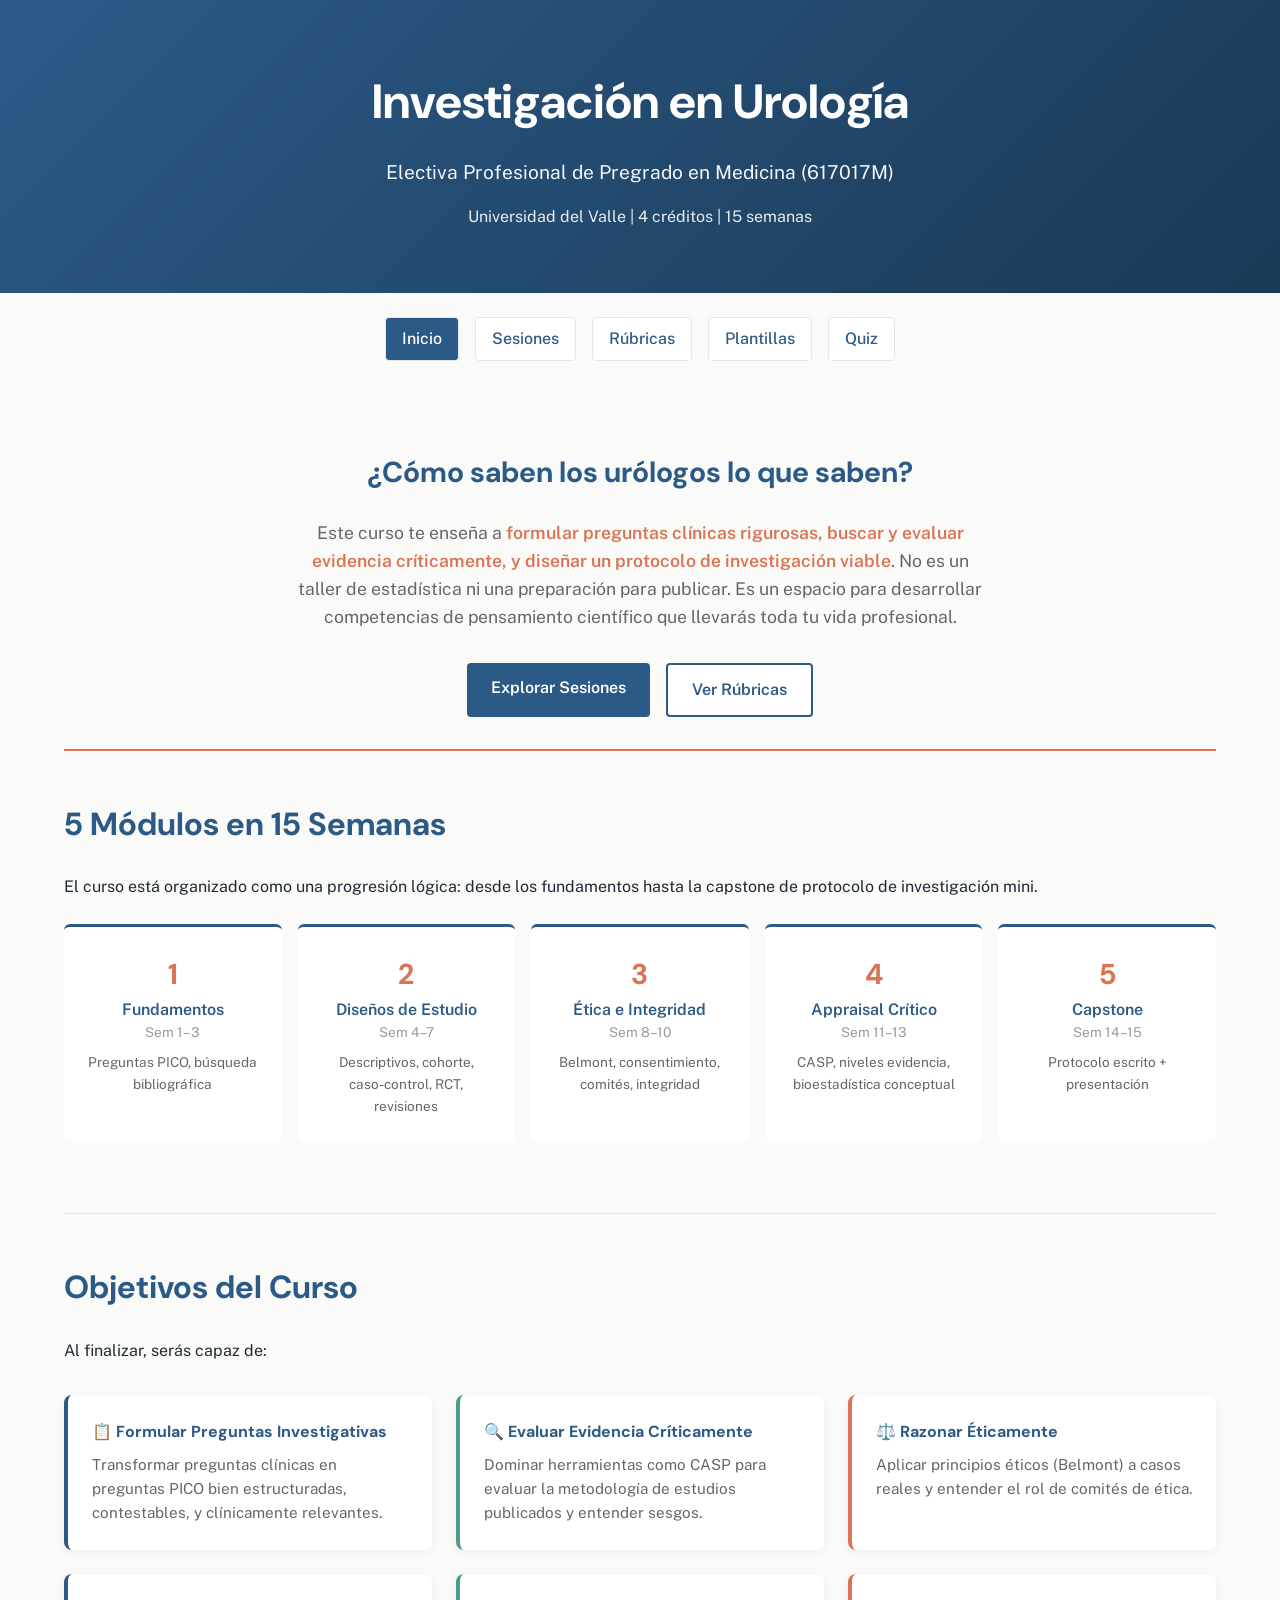
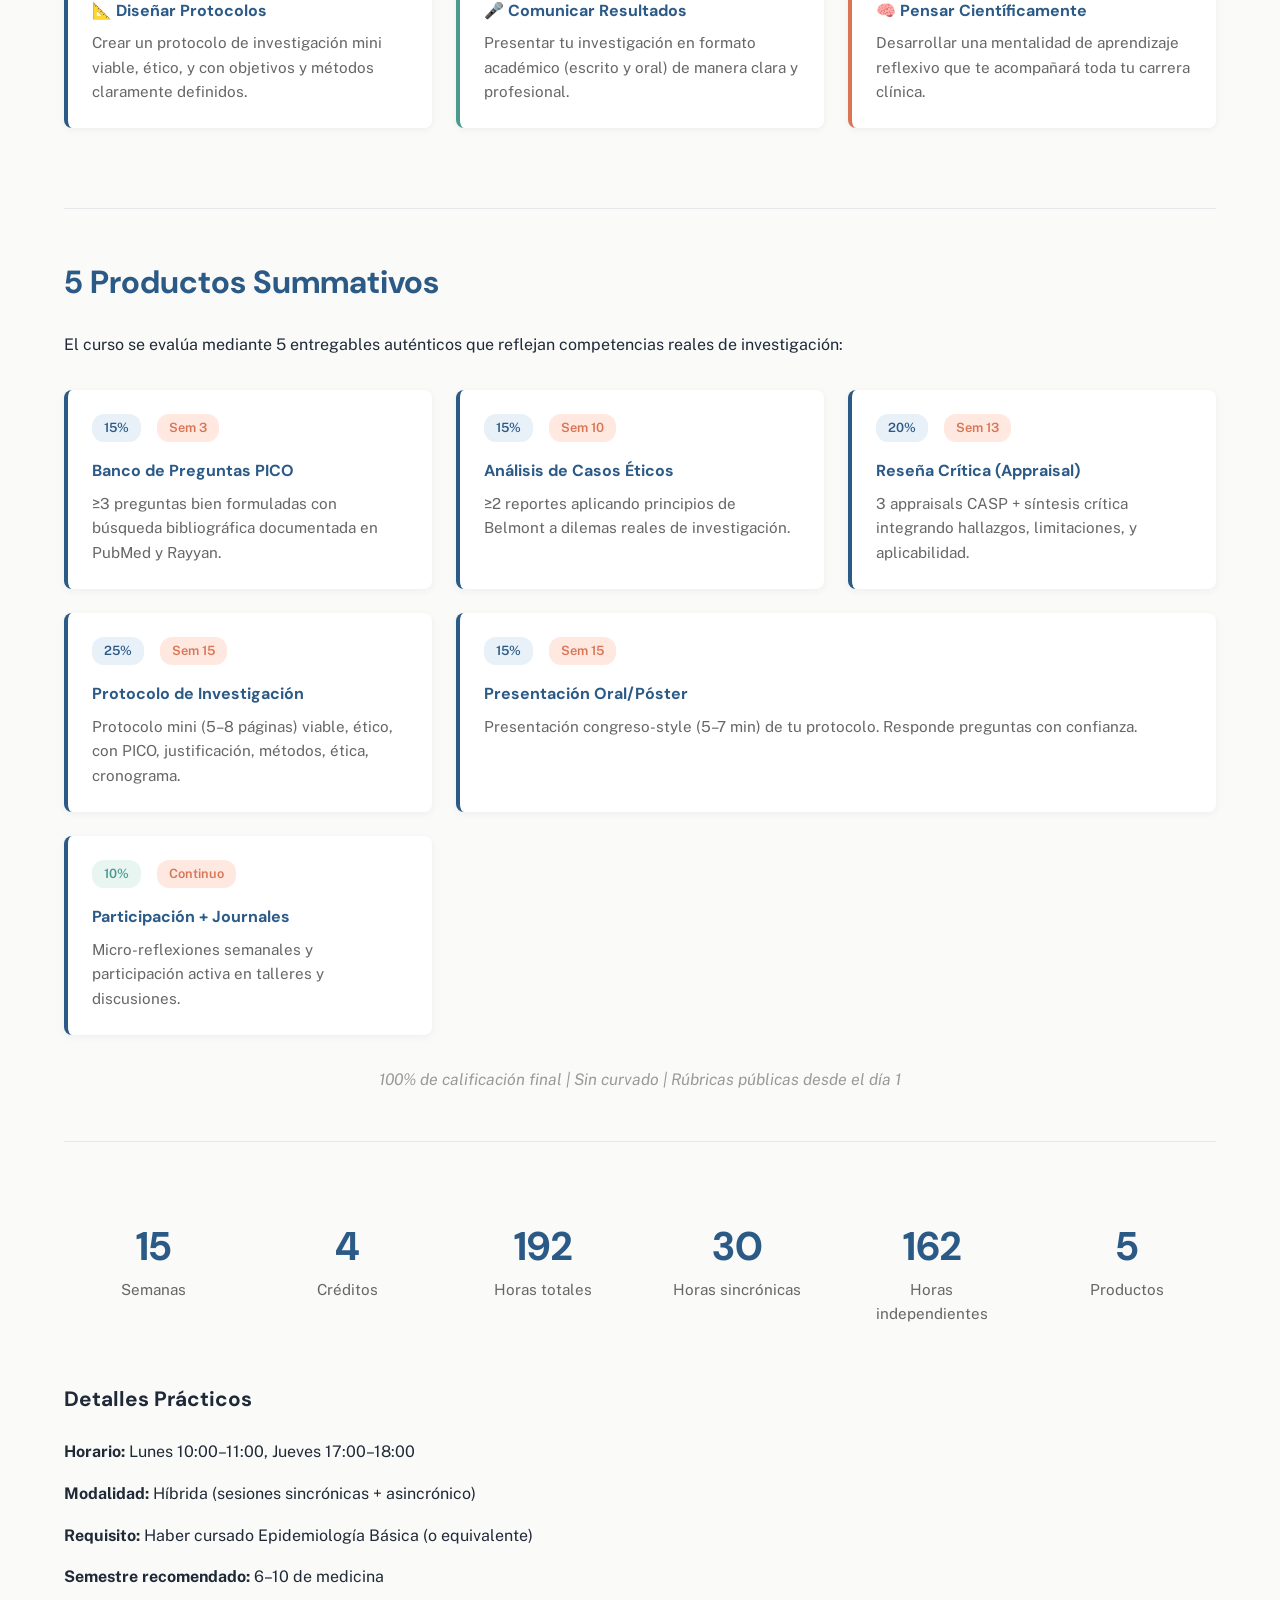
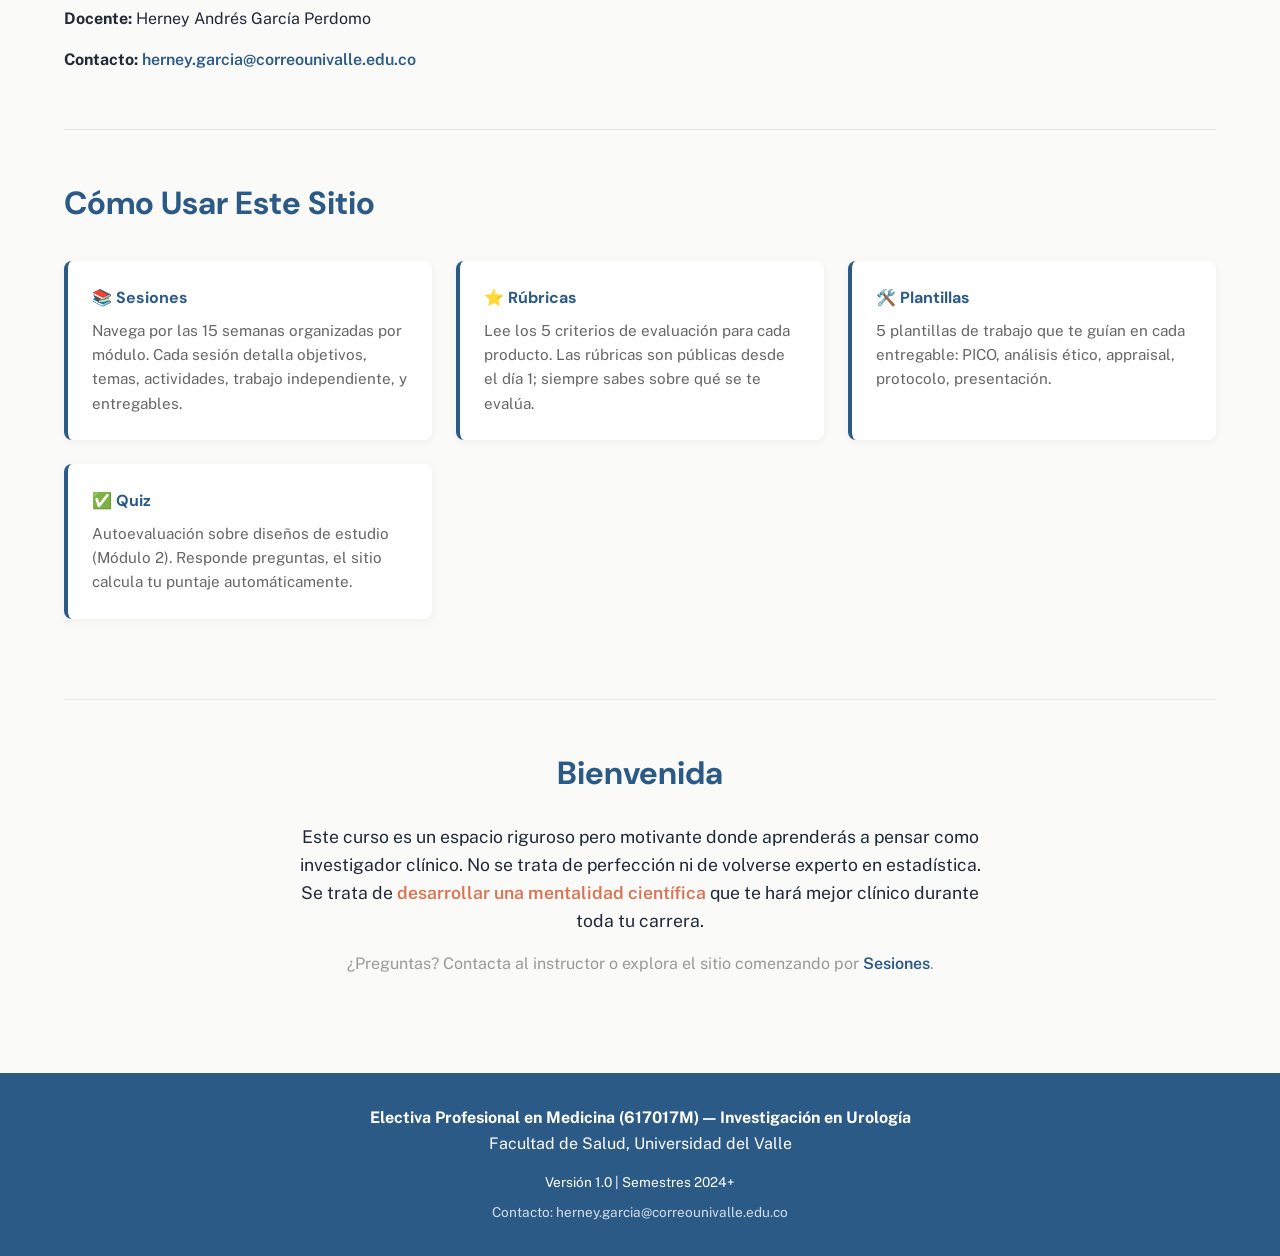
==== index.html @ 6617f85f "Fase 2: Static website for "Investigación en Urología" course Add 5 self-contained HTML pages (no bu" ====
<!DOCTYPE html>
<html lang="es">
<head>
    <meta charset="UTF-8">
    <meta name="viewport" content="width=device-width, initial-scale=1.0">
    <title>Investigación en Urología — Pregrado</title>
    <link href="https://fonts.googleapis.com/css2?family=DM+Sans:wght@400;600;700&family=Public+Sans:wght@400;500;600&family=IBM+Plex+Mono:wght@400;600&display=swap" rel="stylesheet">
    <style>
        * { margin: 0; padding: 0; box-sizing: border-box; }
        html { scroll-behavior: smooth; }
        body { font-family: 'Public Sans', sans-serif; background-color: #FAFAF8; color: #1F2937; line-height: 1.6; }
        header { background: linear-gradient(135deg, #2C5A87 0%, #1a3a57 100%); color: white; padding: 4rem 1.5rem; text-align: center; }
        header h1 { font-family: 'DM Sans', sans-serif; font-size: 3rem; font-weight: 700; margin-bottom: 1rem; }
        header p { font-size: 1.2rem; opacity: 0.95; max-width: 600px; margin: 0 auto; }
        .container { max-width: 1200px; margin: 0 auto; padding: 0 1.5rem; }
        section { padding: 3rem 0; border-bottom: 1px solid #E5E7EB; }
        section:last-of-type { border-bottom: none; }
        h2 { font-family: 'DM Sans', sans-serif; font-size: 2rem; color: #2C5A87; margin-bottom: 1.5rem; font-weight: 700; }
        h3 { font-family: 'DM Sans', sans-serif; font-size: 1.3rem; color: #1F2937; margin: 1.5rem 0 0.75rem 0; }
        .grid { display: grid; grid-template-columns: repeat(auto-fit, minmax(280px, 1fr)); gap: 1.5rem; margin: 2rem 0; }
        .card { background: white; padding: 1.5rem; border-radius: 8px; border-left: 4px solid #2C5A87; box-shadow: 0 2px 8px rgba(0,0,0,0.05); transition: transform 0.2s; }
        .card:hover { transform: translateY(-4px); }
        .card h4 { color: #2C5A87; margin-bottom: 0.5rem; font-family: 'DM Sans', sans-serif; }
        .card p { color: #666; font-size: 0.95rem; }
        .badge { display: inline-block; padding: 0.25rem 0.75rem; background-color: #E8F1F8; color: #2C5A87; border-radius: 12px; font-size: 0.8rem; font-weight: 600; margin-right: 0.5rem; margin-bottom: 0.5rem; }
        .badge.teal { background-color: #E8F5F0; color: #4A9B8E; }
        .badge.rust { background-color: #FFE8E0; color: #D97555; }
        .button { display: inline-block; padding: 0.75rem 1.5rem; background-color: #2C5A87; color: white; text-decoration: none; border-radius: 4px; font-weight: 600; transition: all 0.2s; border: none; cursor: pointer; }
        .button:hover { background-color: #1a3a57; }
        .button.secondary { background-color: white; color: #2C5A87; border: 2px solid #2C5A87; }
        .button.secondary:hover { background-color: #F0F3F6; }
        .hero-cta { display: flex; gap: 1rem; margin-top: 2rem; flex-wrap: wrap; justify-content: center; }
        .modules { display: grid; grid-template-columns: repeat(auto-fit, minmax(200px, 1fr)); gap: 1rem; margin: 1.5rem 0; }
        .module-box { background: white; padding: 1.5rem; border-radius: 6px; border-top: 3px solid #2C5A87; text-align: center; }
        .module-box .number { font-family: 'DM Sans', sans-serif; font-size: 1.8rem; color: #D97555; font-weight: 700; }
        .module-box .label { font-weight: 600; color: #2C5A87; }
        .module-box .dates { font-size: 0.85rem; color: #999; }
        .stat { text-align: center; padding: 1.5rem; }
        .stat-number { font-family: 'DM Sans', sans-serif; font-size: 2.5rem; color: #2C5A87; font-weight: 700; }
        .stat-label { color: #666; font-size: 0.95rem; }
        .stats-grid { display: grid; grid-template-columns: repeat(auto-fit, minmax(150px, 1fr)); gap: 1rem; }
        footer { background-color: #2C5A87; color: white; padding: 2rem; text-align: center; margin-top: 3rem; }
        nav { display: flex; gap: 1rem; justify-content: center; margin-bottom: 2rem; flex-wrap: wrap; padding: 1.5rem 0; }
        nav a { padding: 0.5rem 1rem; background-color: white; border: 1px solid #E5E7EB; border-radius: 4px; text-decoration: none; color: #2C5A87; font-weight: 500; transition: all 0.2s; }
        nav a:hover { background-color: #2C5A87; color: white; }
        .highlight { color: #D97555; font-weight: 600; }
        @media (max-width: 768px) {
            header h1 { font-size: 2rem; }
            h2 { font-size: 1.5rem; }
            .hero-cta { flex-direction: column; }
            .button { width: 100%; text-align: center; }
        }
    </style>
</head>
<body>
    <header>
        <h1>Investigación en Urología</h1>
        <p>Electiva Profesional de Pregrado en Medicina (617017M)</p>
        <p style="margin-top: 1rem; font-size: 1rem; opacity: 0.9;">Universidad del Valle | 4 créditos | 15 semanas</p>
    </header>

    <div class="container">
        <nav>
            <a href="index.html" style="background-color: #2C5A87; color: white;">Inicio</a>
            <a href="sesiones.html">Sesiones</a>
            <a href="rubricas.html">Rúbricas</a>
            <a href="plantillas.html">Plantillas</a>
            <a href="quiz-disenos.html">Quiz</a>
        </nav>

        <!-- Sección Hero -->
        <section style="padding: 2rem 0; border-bottom: 2px solid #D97555;">
            <div style="text-align: center;">
                <h2 style="font-size: 1.8rem;">¿Cómo saben los urólogos lo que saben?</h2>
                <p style="font-size: 1.1rem; color: #666; max-width: 700px; margin: 1rem auto;">
                    Este curso te enseña a <span class="highlight">formular preguntas clínicas rigurosas, buscar y evaluar evidencia críticamente, y diseñar un protocolo de investigación viable</span>. No es un taller de estadística ni una preparación para publicar. Es un espacio para desarrollar competencias de pensamiento científico que llevarás toda tu vida profesional.
                </p>
                <div class="hero-cta">
                    <a href="sesiones.html" class="button">Explorar Sesiones</a>
                    <a href="rubricas.html" class="button secondary">Ver Rúbricas</a>
                </div>
            </div>
        </section>

        <!-- Estructura del Curso -->
        <section>
            <h2>5 Módulos en 15 Semanas</h2>
            <p>El curso está organizado como una progresión lógica: desde los fundamentos hasta la capstone de protocolo de investigación mini.</p>
            <div class="modules">
                <div class="module-box">
                    <div class="number">1</div>
                    <div class="label">Fundamentos</div>
                    <div class="dates">Sem 1–3</div>
                    <p style="font-size: 0.85rem; color: #666; margin-top: 0.5rem;">Preguntas PICO, búsqueda bibliográfica</p>
                </div>
                <div class="module-box">
                    <div class="number">2</div>
                    <div class="label">Diseños de Estudio</div>
                    <div class="dates">Sem 4–7</div>
                    <p style="font-size: 0.85rem; color: #666; margin-top: 0.5rem;">Descriptivos, cohorte, caso-control, RCT, revisiones</p>
                </div>
                <div class="module-box">
                    <div class="number">3</div>
                    <div class="label">Ética e Integridad</div>
                    <div class="dates">Sem 8–10</div>
                    <p style="font-size: 0.85rem; color: #666; margin-top: 0.5rem;">Belmont, consentimiento, comités, integridad</p>
                </div>
                <div class="module-box">
                    <div class="number">4</div>
                    <div class="label">Appraisal Crítico</div>
                    <div class="dates">Sem 11–13</div>
                    <p style="font-size: 0.85rem; color: #666; margin-top: 0.5rem;">CASP, niveles evidencia, bioestadística conceptual</p>
                </div>
                <div class="module-box">
                    <div class="number">5</div>
                    <div class="label">Capstone</div>
                    <div class="dates">Sem 14–15</div>
                    <p style="font-size: 0.85rem; color: #666; margin-top: 0.5rem;">Protocolo escrito + presentación</p>
                </div>
            </div>
        </section>

        <!-- Objetivos y Competencias -->
        <section>
            <h2>Objetivos del Curso</h2>
            <p>Al finalizar, serás capaz de:</p>
            <div class="grid">
                <div class="card">
                    <h4>📋 Formular Preguntas Investigativas</h4>
                    <p>Transformar preguntas clínicas en preguntas PICO bien estructuradas, contestables, y clínicamente relevantes.</p>
                </div>
                <div class="card" style="border-left-color: #4A9B8E;">
                    <h4>🔍 Evaluar Evidencia Críticamente</h4>
                    <p>Dominar herramientas como CASP para evaluar la metodología de estudios publicados y entender sesgos.</p>
                </div>
                <div class="card" style="border-left-color: #D97555;">
                    <h4>⚖️ Razonar Éticamente</h4>
                    <p>Aplicar principios éticos (Belmont) a casos reales y entender el rol de comités de ética.</p>
                </div>
                <div class="card">
                    <h4>📐 Diseñar Protocolos</h4>
                    <p>Crear un protocolo de investigación mini viable, ético, y con objetivos y métodos claramente definidos.</p>
                </div>
                <div class="card" style="border-left-color: #4A9B8E;">
                    <h4>🎤 Comunicar Resultados</h4>
                    <p>Presentar tu investigación en formato académico (escrito y oral) de manera clara y profesional.</p>
                </div>
                <div class="card" style="border-left-color: #D97555;">
                    <h4>🧠 Pensar Científicamente</h4>
                    <p>Desarrollar una mentalidad de aprendizaje reflexivo que te acompañará toda tu carrera clínica.</p>
                </div>
            </div>
        </section>

        <!-- Productos Entregables -->
        <section>
            <h2>5 Productos Summativos</h2>
            <p>El curso se evalúa mediante 5 entregables auténticos que reflejan competencias reales de investigación:</p>
            <div class="grid">
                <div class="card">
                    <div style="display: flex; gap: 0.5rem; margin-bottom: 0.5rem;">
                        <span class="badge">15%</span>
                        <span class="badge rust">Sem 3</span>
                    </div>
                    <h4>Banco de Preguntas PICO</h4>
                    <p>≥3 preguntas bien formuladas con búsqueda bibliográfica documentada en PubMed y Rayyan.</p>
                </div>
                <div class="card">
                    <div style="display: flex; gap: 0.5rem; margin-bottom: 0.5rem;">
                        <span class="badge">15%</span>
                        <span class="badge rust">Sem 10</span>
                    </div>
                    <h4>Análisis de Casos Éticos</h4>
                    <p>≥2 reportes aplicando principios de Belmont a dilemas reales de investigación.</p>
                </div>
                <div class="card">
                    <div style="display: flex; gap: 0.5rem; margin-bottom: 0.5rem;">
                        <span class="badge">20%</span>
                        <span class="badge rust">Sem 13</span>
                    </div>
                    <h4>Reseña Crítica (Appraisal)</h4>
                    <p>3 appraisals CASP + síntesis crítica integrando hallazgos, limitaciones, y aplicabilidad.</p>
                </div>
                <div class="card">
                    <div style="display: flex; gap: 0.5rem; margin-bottom: 0.5rem;">
                        <span class="badge">25%</span>
                        <span class="badge rust">Sem 15</span>
                    </div>
                    <h4>Protocolo de Investigación</h4>
                    <p>Protocolo mini (5–8 páginas) viable, ético, con PICO, justificación, métodos, ética, cronograma.</p>
                </div>
                <div class="card" style="grid-column: span 2;">
                    <div style="display: flex; gap: 0.5rem; margin-bottom: 0.5rem;">
                        <span class="badge">15%</span>
                        <span class="badge rust">Sem 15</span>
                    </div>
                    <h4>Presentación Oral/Póster</h4>
                    <p>Presentación congreso-style (5–7 min) de tu protocolo. Responde preguntas con confianza.</p>
                </div>
                <div class="card">
                    <div style="display: flex; gap: 0.5rem; margin-bottom: 0.5rem;">
                        <span class="badge teal">10%</span>
                        <span class="badge rust">Continuo</span>
                    </div>
                    <h4>Participación + Journales</h4>
                    <p>Micro-reflexiones semanales y participación activa en talleres y discusiones.</p>
                </div>
            </div>
            <p style="margin-top: 2rem; text-align: center; color: #999;">
                <em>100% de calificación final | Sin curvado | Rúbricas públicas desde el día 1</em>
            </p>
        </section>

        <!-- Información General -->
        <section>
            <div class="stats-grid">
                <div class="stat">
                    <div class="stat-number">15</div>
                    <div class="stat-label">Semanas</div>
                </div>
                <div class="stat">
                    <div class="stat-number">4</div>
                    <div class="stat-label">Créditos</div>
                </div>
                <div class="stat">
                    <div class="stat-number">192</div>
                    <div class="stat-label">Horas totales</div>
                </div>
                <div class="stat">
                    <div class="stat-number">30</div>
                    <div class="stat-label">Horas sincrónicas</div>
                </div>
                <div class="stat">
                    <div class="stat-number">162</div>
                    <div class="stat-label">Horas independientes</div>
                </div>
                <div class="stat">
                    <div class="stat-number">5</div>
                    <div class="stat-label">Productos</div>
                </div>
            </div>

            <h3 style="margin-top: 2rem;">Detalles Prácticos</h3>
            <ul style="list-style: none; margin-top: 1rem;">
                <li style="padding: 0.5rem 0;"><strong>Horario:</strong> Lunes 10:00–11:00, Jueves 17:00–18:00</li>
                <li style="padding: 0.5rem 0;"><strong>Modalidad:</strong> Híbrida (sesiones sincrónicas + asincrónico)</li>
                <li style="padding: 0.5rem 0;"><strong>Requisito:</strong> Haber cursado Epidemiología Básica (o equivalente)</li>
                <li style="padding: 0.5rem 0;"><strong>Semestre recomendado:</strong> 6–10 de medicina</li>
                <li style="padding: 0.5rem 0;"><strong>Docente:</strong> Herney Andrés García Perdomo</li>
                <li style="padding: 0.5rem 0;"><strong>Contacto:</strong> <a href="mailto:herney.garcia@correounivalle.edu.co" style="color: #2C5A87; text-decoration: none; font-weight: 600;">herney.garcia@correounivalle.edu.co</a></li>
            </ul>
        </section>

        <!-- Cómo Usar Este Sitio -->
        <section>
            <h2>Cómo Usar Este Sitio</h2>
            <div class="grid">
                <div class="card">
                    <h4>📚 Sesiones</h4>
                    <p>Navega por las 15 semanas organizadas por módulo. Cada sesión detalla objetivos, temas, actividades, trabajo independiente, y entregables.</p>
                </div>
                <div class="card">
                    <h4>⭐ Rúbricas</h4>
                    <p>Lee los 5 criterios de evaluación para cada producto. Las rúbricas son públicas desde el día 1; siempre sabes sobre qué se te evalúa.</p>
                </div>
                <div class="card">
                    <h4>🛠️ Plantillas</h4>
                    <p>5 plantillas de trabajo que te guían en cada entregable: PICO, análisis ético, appraisal, protocolo, presentación.</p>
                </div>
                <div class="card">
                    <h4>✅ Quiz</h4>
                    <p>Autoevaluación sobre diseños de estudio (Módulo 2). Responde preguntas, el sitio calcula tu puntaje automáticamente.</p>
                </div>
            </div>
        </section>

        <!-- Call to Action Final -->
        <section style="text-align: center; padding: 3rem 0;">
            <h2>Bienvenida</h2>
            <p style="font-size: 1.1rem; max-width: 700px; margin: 1rem auto;">
                Este curso es un espacio riguroso pero motivante donde aprenderás a pensar como investigador clínico. No se trata de perfección ni de volverse experto en estadística. Se trata de <span class="highlight">desarrollar una mentalidad científica</span> que te hará mejor clínico durante toda tu carrera.
            </p>
            <p style="margin-top: 1rem; color: #999;">
                ¿Preguntas? Contacta al instructor o explora el sitio comenzando por <a href="sesiones.html" style="color: #2C5A87; font-weight: 600; text-decoration: none;">Sesiones</a>.
            </p>
        </section>
    </div>

    <footer>
        <p><strong>Electiva Profesional en Medicina (617017M) — Investigación en Urología</strong></p>
        <p>Facultad de Salud, Universidad del Valle</p>
        <p style="margin-top: 1rem; font-size: 0.85rem;">Versión 1.0 | Semestres 2024+</p>
        <p style="margin-top: 0.5rem; font-size: 0.85rem; opacity: 0.8;">Contacto: herney.garcia@correounivalle.edu.co</p>
    </footer>
</body>
</html>
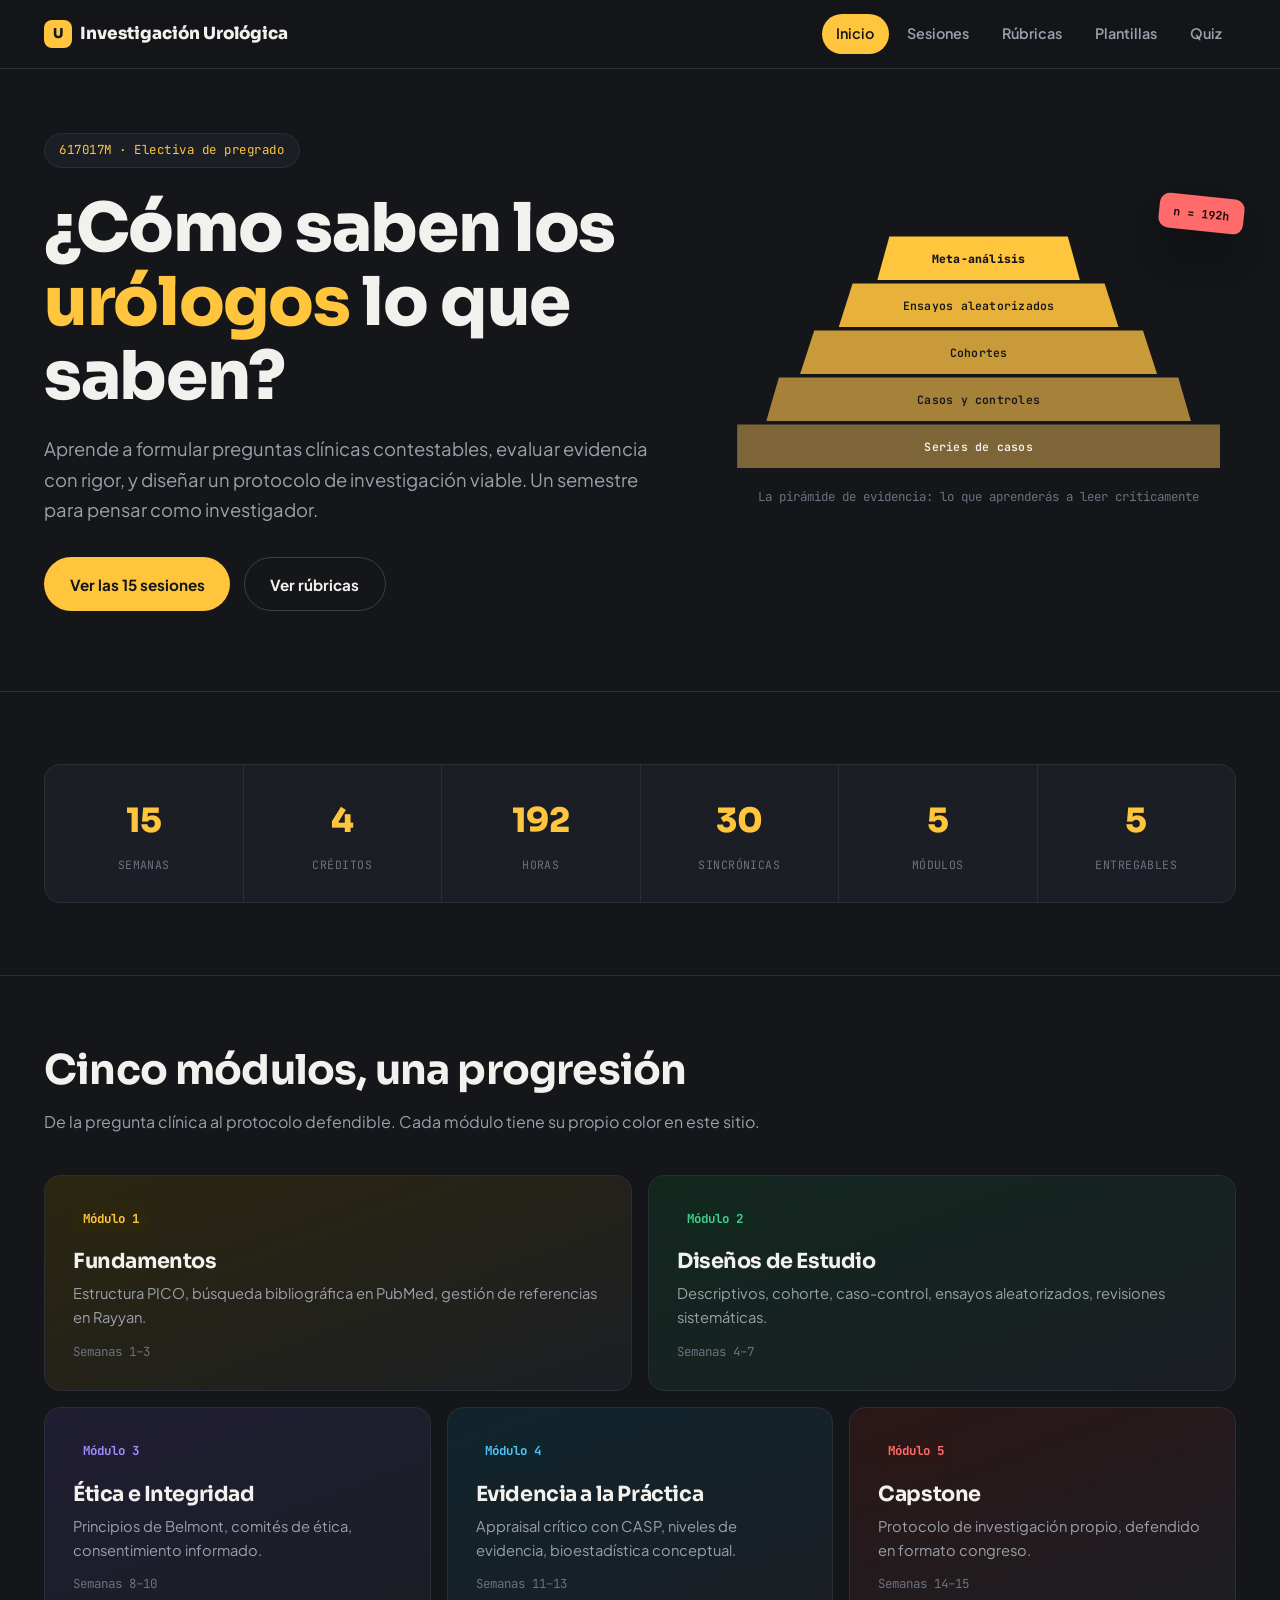
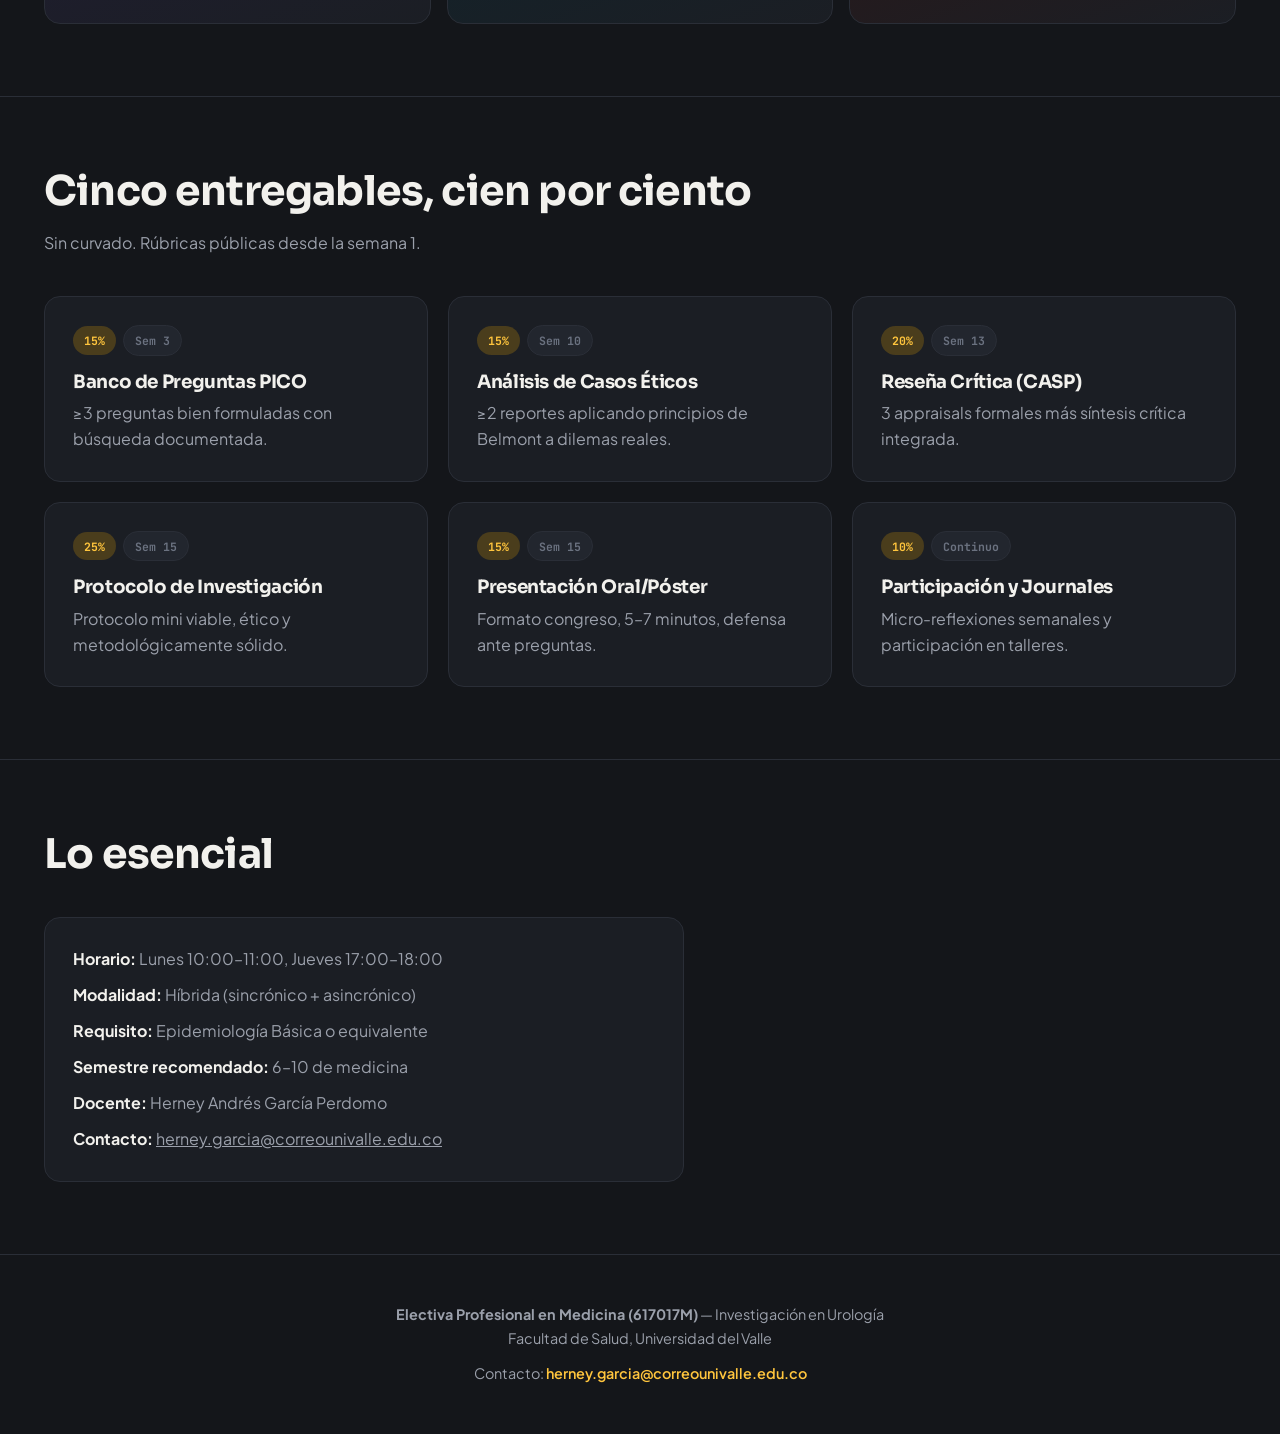
==== commit 291862cd: "Redesign course website with bold dark editorial visual identity Replace the initial light/corporate" ====
--- a/index.html
+++ b/index.html
@@ -3,294 +3,167 @@
 <head>
     <meta charset="UTF-8">
     <meta name="viewport" content="width=device-width, initial-scale=1.0">
-    <title>Investigación en Urología — Pregrado</title>
-    <link href="https://fonts.googleapis.com/css2?family=DM+Sans:wght@400;600;700&family=Public+Sans:wght@400;500;600&family=IBM+Plex+Mono:wght@400;600&display=swap" rel="stylesheet">
-    <style>
-        * { margin: 0; padding: 0; box-sizing: border-box; }
-        html { scroll-behavior: smooth; }
-        body { font-family: 'Public Sans', sans-serif; background-color: #FAFAF8; color: #1F2937; line-height: 1.6; }
-        header { background: linear-gradient(135deg, #2C5A87 0%, #1a3a57 100%); color: white; padding: 4rem 1.5rem; text-align: center; }
-        header h1 { font-family: 'DM Sans', sans-serif; font-size: 3rem; font-weight: 700; margin-bottom: 1rem; }
-        header p { font-size: 1.2rem; opacity: 0.95; max-width: 600px; margin: 0 auto; }
-        .container { max-width: 1200px; margin: 0 auto; padding: 0 1.5rem; }
-        section { padding: 3rem 0; border-bottom: 1px solid #E5E7EB; }
-        section:last-of-type { border-bottom: none; }
-        h2 { font-family: 'DM Sans', sans-serif; font-size: 2rem; color: #2C5A87; margin-bottom: 1.5rem; font-weight: 700; }
-        h3 { font-family: 'DM Sans', sans-serif; font-size: 1.3rem; color: #1F2937; margin: 1.5rem 0 0.75rem 0; }
-        .grid { display: grid; grid-template-columns: repeat(auto-fit, minmax(280px, 1fr)); gap: 1.5rem; margin: 2rem 0; }
-        .card { background: white; padding: 1.5rem; border-radius: 8px; border-left: 4px solid #2C5A87; box-shadow: 0 2px 8px rgba(0,0,0,0.05); transition: transform 0.2s; }
-        .card:hover { transform: translateY(-4px); }
-        .card h4 { color: #2C5A87; margin-bottom: 0.5rem; font-family: 'DM Sans', sans-serif; }
-        .card p { color: #666; font-size: 0.95rem; }
-        .badge { display: inline-block; padding: 0.25rem 0.75rem; background-color: #E8F1F8; color: #2C5A87; border-radius: 12px; font-size: 0.8rem; font-weight: 600; margin-right: 0.5rem; margin-bottom: 0.5rem; }
-        .badge.teal { background-color: #E8F5F0; color: #4A9B8E; }
-        .badge.rust { background-color: #FFE8E0; color: #D97555; }
-        .button { display: inline-block; padding: 0.75rem 1.5rem; background-color: #2C5A87; color: white; text-decoration: none; border-radius: 4px; font-weight: 600; transition: all 0.2s; border: none; cursor: pointer; }
-        .button:hover { background-color: #1a3a57; }
-        .button.secondary { background-color: white; color: #2C5A87; border: 2px solid #2C5A87; }
-        .button.secondary:hover { background-color: #F0F3F6; }
-        .hero-cta { display: flex; gap: 1rem; margin-top: 2rem; flex-wrap: wrap; justify-content: center; }
-        .modules { display: grid; grid-template-columns: repeat(auto-fit, minmax(200px, 1fr)); gap: 1rem; margin: 1.5rem 0; }
-        .module-box { background: white; padding: 1.5rem; border-radius: 6px; border-top: 3px solid #2C5A87; text-align: center; }
-        .module-box .number { font-family: 'DM Sans', sans-serif; font-size: 1.8rem; color: #D97555; font-weight: 700; }
-        .module-box .label { font-weight: 600; color: #2C5A87; }
-        .module-box .dates { font-size: 0.85rem; color: #999; }
-        .stat { text-align: center; padding: 1.5rem; }
-        .stat-number { font-family: 'DM Sans', sans-serif; font-size: 2.5rem; color: #2C5A87; font-weight: 700; }
-        .stat-label { color: #666; font-size: 0.95rem; }
-        .stats-grid { display: grid; grid-template-columns: repeat(auto-fit, minmax(150px, 1fr)); gap: 1rem; }
-        footer { background-color: #2C5A87; color: white; padding: 2rem; text-align: center; margin-top: 3rem; }
-        nav { display: flex; gap: 1rem; justify-content: center; margin-bottom: 2rem; flex-wrap: wrap; padding: 1.5rem 0; }
-        nav a { padding: 0.5rem 1rem; background-color: white; border: 1px solid #E5E7EB; border-radius: 4px; text-decoration: none; color: #2C5A87; font-weight: 500; transition: all 0.2s; }
-        nav a:hover { background-color: #2C5A87; color: white; }
-        .highlight { color: #D97555; font-weight: 600; }
-        @media (max-width: 768px) {
-            header h1 { font-size: 2rem; }
-            h2 { font-size: 1.5rem; }
-            .hero-cta { flex-direction: column; }
-            .button { width: 100%; text-align: center; }
-        }
-    </style>
+    <title>Investigación en Urología — Univalle</title>
+    <link rel="preconnect" href="https://fonts.googleapis.com">
+    <link href="https://fonts.googleapis.com/css2?family=Sora:wght@700;800&family=Plus+Jakarta+Sans:wght@400;500;600;700&family=JetBrains+Mono:wght@500;600;700&display=swap" rel="stylesheet">
+    <link rel="stylesheet" href="styles.css">
+    <noscript><style>.reveal{opacity:1!important;transform:none!important;}</style></noscript>
 </head>
 <body>
-    <header>
-        <h1>Investigación en Urología</h1>
-        <p>Electiva Profesional de Pregrado en Medicina (617017M)</p>
-        <p style="margin-top: 1rem; font-size: 1rem; opacity: 0.9;">Universidad del Valle | 4 créditos | 15 semanas</p>
+    <nav class="site-nav">
+        <div class="nav-inner">
+            <a href="index.html" class="nav-brand"><span class="brand-mark">U</span>Investigación Urológica</a>
+            <div class="nav-links">
+                <a href="index.html" class="active">Inicio</a>
+                <a href="sesiones.html">Sesiones</a>
+                <a href="rubricas.html">Rúbricas</a>
+                <a href="plantillas.html">Plantillas</a>
+                <a href="quiz-disenos.html">Quiz</a>
+            </div>
+            <button class="nav-toggle" aria-label="Abrir menú">☰</button>
+        </div>
+    </nav>
+
+    <header class="hero">
+        <div class="container hero-grid">
+            <div>
+                <div class="hero-eyebrow">617017M · Electiva de pregrado</div>
+                <h1 class="h-display">¿Cómo saben los <span class="text-accent">urólogos</span> lo que saben?</h1>
+                <p class="lede">Aprende a formular preguntas clínicas contestables, evaluar evidencia con rigor, y diseñar un protocolo de investigación viable. Un semestre para pensar como investigador.</p>
+                <div class="hero-ctas">
+                    <a href="sesiones.html" class="btn btn-primary">Ver las 15 sesiones</a>
+                    <a href="rubricas.html" class="btn btn-secondary">Ver rúbricas</a>
+                </div>
+            </div>
+            <div class="pyramid-wrap reveal">
+                <div class="pyramid-tag">n = 192h</div>
+                <div class="pyramid-tier pt-1">Meta-análisis</div>
+                <div class="pyramid-tier pt-2">Ensayos aleatorizados</div>
+                <div class="pyramid-tier pt-3">Cohortes</div>
+                <div class="pyramid-tier pt-4">Casos y controles</div>
+                <div class="pyramid-tier pt-5">Series de casos</div>
+                <p class="pyramid-caption">La pirámide de evidencia: lo que aprenderás a leer críticamente</p>
+            </div>
+        </div>
     </header>
 
-    <div class="container">
-        <nav>
-            <a href="index.html" style="background-color: #2C5A87; color: white;">Inicio</a>
-            <a href="sesiones.html">Sesiones</a>
-            <a href="rubricas.html">Rúbricas</a>
-            <a href="plantillas.html">Plantillas</a>
-            <a href="quiz-disenos.html">Quiz</a>
-        </nav>
+    <section class="block">
+        <div class="container">
+            <div class="stat-strip reveal">
+                <div class="stat-cell"><div class="stat-number">15</div><div class="stat-label">Semanas</div></div>
+                <div class="stat-cell"><div class="stat-number">4</div><div class="stat-label">Créditos</div></div>
+                <div class="stat-cell"><div class="stat-number">192</div><div class="stat-label">Horas</div></div>
+                <div class="stat-cell"><div class="stat-number">30</div><div class="stat-label">Sincrónicas</div></div>
+                <div class="stat-cell"><div class="stat-number">5</div><div class="stat-label">Módulos</div></div>
+                <div class="stat-cell"><div class="stat-number">5</div><div class="stat-label">Entregables</div></div>
+            </div>
+        </div>
+    </section>
 
-        <!-- Sección Hero -->
-        <section style="padding: 2rem 0; border-bottom: 2px solid #D97555;">
-            <div style="text-align: center;">
-                <h2 style="font-size: 1.8rem;">¿Cómo saben los urólogos lo que saben?</h2>
-                <p style="font-size: 1.1rem; color: #666; max-width: 700px; margin: 1rem auto;">
-                    Este curso te enseña a <span class="highlight">formular preguntas clínicas rigurosas, buscar y evaluar evidencia críticamente, y diseñar un protocolo de investigación viable</span>. No es un taller de estadística ni una preparación para publicar. Es un espacio para desarrollar competencias de pensamiento científico que llevarás toda tu vida profesional.
-                </p>
-                <div class="hero-cta">
-                    <a href="sesiones.html" class="button">Explorar Sesiones</a>
-                    <a href="rubricas.html" class="button secondary">Ver Rúbricas</a>
+    <section class="block">
+        <div class="container">
+            <div class="section-head reveal">
+                <h2 class="h-section">Cinco módulos, una progresión</h2>
+                <p>De la pregunta clínica al protocolo defendible. Cada módulo tiene su propio color en este sitio.</p>
+            </div>
+            <div class="module-bento reveal">
+                <div class="module-card m1 span-3">
+                    <span class="module-num">Módulo 1</span>
+                    <h3>Fundamentos</h3>
+                    <p>Estructura PICO, búsqueda bibliográfica en PubMed, gestión de referencias en Rayyan.</p>
+                    <div class="module-weeks">Semanas 1–3</div>
+                </div>
+                <div class="module-card m2 span-3">
+                    <span class="module-num">Módulo 2</span>
+                    <h3>Diseños de Estudio</h3>
+                    <p>Descriptivos, cohorte, caso-control, ensayos aleatorizados, revisiones sistemáticas.</p>
+                    <div class="module-weeks">Semanas 4–7</div>
+                </div>
+                <div class="module-card m3 span-2">
+                    <span class="module-num">Módulo 3</span>
+                    <h3>Ética e Integridad</h3>
+                    <p>Principios de Belmont, comités de ética, consentimiento informado.</p>
+                    <div class="module-weeks">Semanas 8–10</div>
+                </div>
+                <div class="module-card m4 span-2">
+                    <span class="module-num">Módulo 4</span>
+                    <h3>Evidencia a la Práctica</h3>
+                    <p>Appraisal crítico con CASP, niveles de evidencia, bioestadística conceptual.</p>
+                    <div class="module-weeks">Semanas 11–13</div>
+                </div>
+                <div class="module-card m5 span-2">
+                    <span class="module-num">Módulo 5</span>
+                    <h3>Capstone</h3>
+                    <p>Protocolo de investigación propio, defendido en formato congreso.</p>
+                    <div class="module-weeks">Semanas 14–15</div>
                 </div>
             </div>
-        </section>
+        </div>
+    </section>
 
-        <!-- Estructura del Curso -->
-        <section>
-            <h2>5 Módulos en 15 Semanas</h2>
-            <p>El curso está organizado como una progresión lógica: desde los fundamentos hasta la capstone de protocolo de investigación mini.</p>
-            <div class="modules">
-                <div class="module-box">
-                    <div class="number">1</div>
-                    <div class="label">Fundamentos</div>
-                    <div class="dates">Sem 1–3</div>
-                    <p style="font-size: 0.85rem; color: #666; margin-top: 0.5rem;">Preguntas PICO, búsqueda bibliográfica</p>
+    <section class="block">
+        <div class="container">
+            <div class="section-head reveal">
+                <h2 class="h-section">Cinco entregables, cien por ciento</h2>
+                <p>Sin curvado. Rúbricas públicas desde la semana 1.</p>
+            </div>
+            <div class="card-grid reveal">
+                <div class="card">
+                    <span class="tag-pill tag-weight">15%</span><span class="tag-pill tag-week">Sem 3</span>
+                    <h3 class="h-card" style="margin-top:1rem;">Banco de Preguntas PICO</h3>
+                    <p style="margin-top:0.5rem;">≥3 preguntas bien formuladas con búsqueda documentada.</p>
                 </div>
-                <div class="module-box">
-                    <div class="number">2</div>
-                    <div class="label">Diseños de Estudio</div>
-                    <div class="dates">Sem 4–7</div>
-                    <p style="font-size: 0.85rem; color: #666; margin-top: 0.5rem;">Descriptivos, cohorte, caso-control, RCT, revisiones</p>
+                <div class="card">
+                    <span class="tag-pill tag-weight">15%</span><span class="tag-pill tag-week">Sem 10</span>
+                    <h3 class="h-card" style="margin-top:1rem;">Análisis de Casos Éticos</h3>
+                    <p style="margin-top:0.5rem;">≥2 reportes aplicando principios de Belmont a dilemas reales.</p>
                 </div>
-                <div class="module-box">
-                    <div class="number">3</div>
-                    <div class="label">Ética e Integridad</div>
-                    <div class="dates">Sem 8–10</div>
-                    <p style="font-size: 0.85rem; color: #666; margin-top: 0.5rem;">Belmont, consentimiento, comités, integridad</p>
+                <div class="card">
+                    <span class="tag-pill tag-weight">20%</span><span class="tag-pill tag-week">Sem 13</span>
+                    <h3 class="h-card" style="margin-top:1rem;">Reseña Crítica (CASP)</h3>
+                    <p style="margin-top:0.5rem;">3 appraisals formales más síntesis crítica integrada.</p>
                 </div>
-                <div class="module-box">
-                    <div class="number">4</div>
-                    <div class="label">Appraisal Crítico</div>
-                    <div class="dates">Sem 11–13</div>
-                    <p style="font-size: 0.85rem; color: #666; margin-top: 0.5rem;">CASP, niveles evidencia, bioestadística conceptual</p>
+                <div class="card">
+                    <span class="tag-pill tag-weight">25%</span><span class="tag-pill tag-week">Sem 15</span>
+                    <h3 class="h-card" style="margin-top:1rem;">Protocolo de Investigación</h3>
+                    <p style="margin-top:0.5rem;">Protocolo mini viable, ético y metodológicamente sólido.</p>
                 </div>
-                <div class="module-box">
-                    <div class="number">5</div>
-                    <div class="label">Capstone</div>
-                    <div class="dates">Sem 14–15</div>
-                    <p style="font-size: 0.85rem; color: #666; margin-top: 0.5rem;">Protocolo escrito + presentación</p>
+                <div class="card">
+                    <span class="tag-pill tag-weight">15%</span><span class="tag-pill tag-week">Sem 15</span>
+                    <h3 class="h-card" style="margin-top:1rem;">Presentación Oral/Póster</h3>
+                    <p style="margin-top:0.5rem;">Formato congreso, 5–7 minutos, defensa ante preguntas.</p>
+                </div>
+                <div class="card">
+                    <span class="tag-pill tag-weight">10%</span><span class="tag-pill tag-week">Continuo</span>
+                    <h3 class="h-card" style="margin-top:1rem;">Participación y Journales</h3>
+                    <p style="margin-top:0.5rem;">Micro-reflexiones semanales y participación en talleres.</p>
                 </div>
             </div>
-        </section>
+        </div>
+    </section>
 
-        <!-- Objetivos y Competencias -->
-        <section>
-            <h2>Objetivos del Curso</h2>
-            <p>Al finalizar, serás capaz de:</p>
-            <div class="grid">
-                <div class="card">
-                    <h4>📋 Formular Preguntas Investigativas</h4>
-                    <p>Transformar preguntas clínicas en preguntas PICO bien estructuradas, contestables, y clínicamente relevantes.</p>
-                </div>
-                <div class="card" style="border-left-color: #4A9B8E;">
-                    <h4>🔍 Evaluar Evidencia Críticamente</h4>
-                    <p>Dominar herramientas como CASP para evaluar la metodología de estudios publicados y entender sesgos.</p>
-                </div>
-                <div class="card" style="border-left-color: #D97555;">
-                    <h4>⚖️ Razonar Éticamente</h4>
-                    <p>Aplicar principios éticos (Belmont) a casos reales y entender el rol de comités de ética.</p>
-                </div>
-                <div class="card">
-                    <h4>📐 Diseñar Protocolos</h4>
-                    <p>Crear un protocolo de investigación mini viable, ético, y con objetivos y métodos claramente definidos.</p>
-                </div>
-                <div class="card" style="border-left-color: #4A9B8E;">
-                    <h4>🎤 Comunicar Resultados</h4>
-                    <p>Presentar tu investigación en formato académico (escrito y oral) de manera clara y profesional.</p>
-                </div>
-                <div class="card" style="border-left-color: #D97555;">
-                    <h4>🧠 Pensar Científicamente</h4>
-                    <p>Desarrollar una mentalidad de aprendizaje reflexivo que te acompañará toda tu carrera clínica.</p>
-                </div>
+    <section class="block">
+        <div class="container">
+            <div class="section-head reveal">
+                <h2 class="h-section">Lo esencial</h2>
             </div>
-        </section>
+            <div class="card reveal" style="max-width: 640px;">
+                <p><strong style="color: var(--text);">Horario:</strong> Lunes 10:00–11:00, Jueves 17:00–18:00</p>
+                <p style="margin-top: 0.6rem;"><strong style="color: var(--text);">Modalidad:</strong> Híbrida (sincrónico + asincrónico)</p>
+                <p style="margin-top: 0.6rem;"><strong style="color: var(--text);">Requisito:</strong> Epidemiología Básica o equivalente</p>
+                <p style="margin-top: 0.6rem;"><strong style="color: var(--text);">Semestre recomendado:</strong> 6–10 de medicina</p>
+                <p style="margin-top: 0.6rem;"><strong style="color: var(--text);">Docente:</strong> Herney Andrés García Perdomo</p>
+                <p style="margin-top: 0.6rem;"><strong style="color: var(--text);">Contacto:</strong> <a href="mailto:herney.garcia@correounivalle.edu.co">herney.garcia@correounivalle.edu.co</a></p>
+            </div>
+        </div>
+    </section>
 
-        <!-- Productos Entregables -->
-        <section>
-            <h2>5 Productos Summativos</h2>
-            <p>El curso se evalúa mediante 5 entregables auténticos que reflejan competencias reales de investigación:</p>
-            <div class="grid">
-                <div class="card">
-                    <div style="display: flex; gap: 0.5rem; margin-bottom: 0.5rem;">
-                        <span class="badge">15%</span>
-                        <span class="badge rust">Sem 3</span>
-                    </div>
-                    <h4>Banco de Preguntas PICO</h4>
-                    <p>≥3 preguntas bien formuladas con búsqueda bibliográfica documentada en PubMed y Rayyan.</p>
-                </div>
-                <div class="card">
-                    <div style="display: flex; gap: 0.5rem; margin-bottom: 0.5rem;">
-                        <span class="badge">15%</span>
-                        <span class="badge rust">Sem 10</span>
-                    </div>
-                    <h4>Análisis de Casos Éticos</h4>
-                    <p>≥2 reportes aplicando principios de Belmont a dilemas reales de investigación.</p>
-                </div>
-                <div class="card">
-                    <div style="display: flex; gap: 0.5rem; margin-bottom: 0.5rem;">
-                        <span class="badge">20%</span>
-                        <span class="badge rust">Sem 13</span>
-                    </div>
-                    <h4>Reseña Crítica (Appraisal)</h4>
-                    <p>3 appraisals CASP + síntesis crítica integrando hallazgos, limitaciones, y aplicabilidad.</p>
-                </div>
-                <div class="card">
-                    <div style="display: flex; gap: 0.5rem; margin-bottom: 0.5rem;">
-                        <span class="badge">25%</span>
-                        <span class="badge rust">Sem 15</span>
-                    </div>
-                    <h4>Protocolo de Investigación</h4>
-                    <p>Protocolo mini (5–8 páginas) viable, ético, con PICO, justificación, métodos, ética, cronograma.</p>
-                </div>
-                <div class="card" style="grid-column: span 2;">
-                    <div style="display: flex; gap: 0.5rem; margin-bottom: 0.5rem;">
-                        <span class="badge">15%</span>
-                        <span class="badge rust">Sem 15</span>
-                    </div>
-                    <h4>Presentación Oral/Póster</h4>
-                    <p>Presentación congreso-style (5–7 min) de tu protocolo. Responde preguntas con confianza.</p>
-                </div>
-                <div class="card">
-                    <div style="display: flex; gap: 0.5rem; margin-bottom: 0.5rem;">
-                        <span class="badge teal">10%</span>
-                        <span class="badge rust">Continuo</span>
-                    </div>
-                    <h4>Participación + Journales</h4>
-                    <p>Micro-reflexiones semanales y participación activa en talleres y discusiones.</p>
-                </div>
-            </div>
-            <p style="margin-top: 2rem; text-align: center; color: #999;">
-                <em>100% de calificación final | Sin curvado | Rúbricas públicas desde el día 1</em>
-            </p>
-        </section>
+    <footer class="site-footer">
+        <p><strong>Electiva Profesional en Medicina (617017M)</strong> — Investigación en Urología</p>
+        <p>Facultad de Salud, Universidad del Valle</p>
+        <p style="margin-top: 0.75rem;">Contacto: <a href="mailto:herney.garcia@correounivalle.edu.co">herney.garcia@correounivalle.edu.co</a></p>
+    </footer>
 
-        <!-- Información General -->
-        <section>
-            <div class="stats-grid">
-                <div class="stat">
-                    <div class="stat-number">15</div>
-                    <div class="stat-label">Semanas</div>
-                </div>
-                <div class="stat">
-                    <div class="stat-number">4</div>
-                    <div class="stat-label">Créditos</div>
-                </div>
-                <div class="stat">
-                    <div class="stat-number">192</div>
-                    <div class="stat-label">Horas totales</div>
-                </div>
-                <div class="stat">
-                    <div class="stat-number">30</div>
-                    <div class="stat-label">Horas sincrónicas</div>
-                </div>
-                <div class="stat">
-                    <div class="stat-number">162</div>
-                    <div class="stat-label">Horas independientes</div>
-                </div>
-                <div class="stat">
-                    <div class="stat-number">5</div>
-                    <div class="stat-label">Productos</div>
-                </div>
-            </div>
-
-            <h3 style="margin-top: 2rem;">Detalles Prácticos</h3>
-            <ul style="list-style: none; margin-top: 1rem;">
-                <li style="padding: 0.5rem 0;"><strong>Horario:</strong> Lunes 10:00–11:00, Jueves 17:00–18:00</li>
-                <li style="padding: 0.5rem 0;"><strong>Modalidad:</strong> Híbrida (sesiones sincrónicas + asincrónico)</li>
-                <li style="padding: 0.5rem 0;"><strong>Requisito:</strong> Haber cursado Epidemiología Básica (o equivalente)</li>
-                <li style="padding: 0.5rem 0;"><strong>Semestre recomendado:</strong> 6–10 de medicina</li>
-                <li style="padding: 0.5rem 0;"><strong>Docente:</strong> Herney Andrés García Perdomo</li>
-                <li style="padding: 0.5rem 0;"><strong>Contacto:</strong> <a href="mailto:herney.garcia@correounivalle.edu.co" style="color: #2C5A87; text-decoration: none; font-weight: 600;">herney.garcia@correounivalle.edu.co</a></li>
-            </ul>
-        </section>
-
-        <!-- Cómo Usar Este Sitio -->
-        <section>
-            <h2>Cómo Usar Este Sitio</h2>
-            <div class="grid">
-                <div class="card">
-                    <h4>📚 Sesiones</h4>
-                    <p>Navega por las 15 semanas organizadas por módulo. Cada sesión detalla objetivos, temas, actividades, trabajo independiente, y entregables.</p>
-                </div>
-                <div class="card">
-                    <h4>⭐ Rúbricas</h4>
-                    <p>Lee los 5 criterios de evaluación para cada producto. Las rúbricas son públicas desde el día 1; siempre sabes sobre qué se te evalúa.</p>
-                </div>
-                <div class="card">
-                    <h4>🛠️ Plantillas</h4>
-                    <p>5 plantillas de trabajo que te guían en cada entregable: PICO, análisis ético, appraisal, protocolo, presentación.</p>
-                </div>
-                <div class="card">
-                    <h4>✅ Quiz</h4>
-                    <p>Autoevaluación sobre diseños de estudio (Módulo 2). Responde preguntas, el sitio calcula tu puntaje automáticamente.</p>
-                </div>
-            </div>
-        </section>
-
-        <!-- Call to Action Final -->
-        <section style="text-align: center; padding: 3rem 0;">
-            <h2>Bienvenida</h2>
-            <p style="font-size: 1.1rem; max-width: 700px; margin: 1rem auto;">
-                Este curso es un espacio riguroso pero motivante donde aprenderás a pensar como investigador clínico. No se trata de perfección ni de volverse experto en estadística. Se trata de <span class="highlight">desarrollar una mentalidad científica</span> que te hará mejor clínico durante toda tu carrera.
-            </p>
-            <p style="margin-top: 1rem; color: #999;">
-                ¿Preguntas? Contacta al instructor o explora el sitio comenzando por <a href="sesiones.html" style="color: #2C5A87; font-weight: 600; text-decoration: none;">Sesiones</a>.
-            </p>
-        </section>
-    </div>
-
-    <footer>
-        <p><strong>Electiva Profesional en Medicina (617017M) — Investigación en Urología</strong></p>
-        <p>Facultad de Salud, Universidad del Valle</p>
-        <p style="margin-top: 1rem; font-size: 0.85rem;">Versión 1.0 | Semestres 2024+</p>
-        <p style="margin-top: 0.5rem; font-size: 0.85rem; opacity: 0.8;">Contacto: herney.garcia@correounivalle.edu.co</p>
-    </footer>
+    <script src="script.js"></script>
 </body>
 </html>
--- a/styles.css
+++ b/styles.css
@@ -0,0 +1,510 @@
+/* ============================================
+   Investigación en Urología — Design System
+   Dark-locked, bold editorial, evidence-pyramid motif
+   ============================================ */
+
+:root {
+    --bg: #14161A;
+    --bg-elevated: #1B1E24;
+    --bg-elevated-2: #22262E;
+    --border: #2A2E37;
+    --border-bright: #3A3F4B;
+
+    --text: #F2F1ED;
+    --text-muted: #9BA0AB;
+    --text-faint: #6B7280;
+
+    --accent: #FFC53D;
+    --accent-ink: #14161A;
+    --accent-dim: #4A3D1C;
+
+    --mod-1: #FFC53D; /* Fundamentos: amber */
+    --mod-1-bg: #2C260F;
+    --mod-2: #3ECF8E; /* Diseños de Estudio: emerald */
+    --mod-2-bg: #12271E;
+    --mod-3: #9C8CFF; /* Ética: violet */
+    --mod-3-bg: #201D33;
+    --mod-4: #4FC3F7; /* Appraisal: sky */
+    --mod-4-bg: #10242C;
+    --mod-5: #FF6B6B; /* Capstone: coral */
+    --mod-5-bg: #2C1717;
+
+    --font-display: 'Sora', sans-serif;
+    --font-body: 'Plus Jakarta Sans', sans-serif;
+    --font-mono: 'JetBrains Mono', monospace;
+
+    --radius: 16px;
+    --radius-sm: 10px;
+    --radius-pill: 999px;
+
+    --shadow: 0 24px 60px rgba(0,0,0,0.5);
+    --container: 1240px;
+}
+
+* { margin: 0; padding: 0; box-sizing: border-box; }
+
+html { scroll-behavior: smooth; }
+
+body {
+    background-color: var(--bg);
+    color: var(--text);
+    font-family: var(--font-body);
+    line-height: 1.65;
+    font-size: 16px;
+    -webkit-font-smoothing: antialiased;
+}
+
+img, svg { max-width: 100%; display: block; }
+
+a { color: inherit; }
+
+.container {
+    max-width: var(--container);
+    margin: 0 auto;
+    padding: 0 1.5rem;
+}
+
+::selection { background: var(--accent); color: var(--accent-ink); }
+
+*:focus-visible {
+    outline: 2px solid var(--accent);
+    outline-offset: 3px;
+}
+
+/* ============ Typography ============ */
+
+h1, h2, h3, h4 {
+    font-family: var(--font-display);
+    font-weight: 700;
+    letter-spacing: -0.02em;
+    line-height: 1.1;
+}
+
+.h-display {
+    font-size: clamp(2.4rem, 5.5vw, 4.2rem);
+    font-weight: 800;
+}
+
+.h-section {
+    font-size: clamp(1.8rem, 3.2vw, 2.6rem);
+    font-weight: 700;
+    margin-bottom: 1rem;
+}
+
+.h-card {
+    font-size: 1.15rem;
+    font-weight: 700;
+}
+
+p { color: var(--text-muted); }
+
+.lede {
+    font-size: 1.15rem;
+    color: var(--text-muted);
+    max-width: 52ch;
+}
+
+.mono-label {
+    font-family: var(--font-mono);
+    font-size: 0.78rem;
+    letter-spacing: 0.06em;
+    color: var(--text-faint);
+    text-transform: uppercase;
+}
+
+.text-accent { color: var(--accent); }
+
+/* ============ Navigation ============ */
+
+.site-nav {
+    position: sticky;
+    top: 0;
+    z-index: 50;
+    background: rgba(20, 22, 26, 0.85);
+    backdrop-filter: blur(12px);
+    -webkit-backdrop-filter: blur(12px);
+    border-bottom: 1px solid var(--border);
+}
+
+.nav-inner {
+    max-width: var(--container);
+    margin: 0 auto;
+    padding: 0 1.5rem;
+    height: 68px;
+    display: flex;
+    align-items: center;
+    justify-content: space-between;
+}
+
+.nav-brand {
+    font-family: var(--font-display);
+    font-weight: 800;
+    font-size: 1.05rem;
+    text-decoration: none;
+    color: var(--text);
+    display: flex;
+    align-items: center;
+    gap: 0.5rem;
+}
+
+.nav-brand .brand-mark {
+    width: 28px;
+    height: 28px;
+    border-radius: 8px;
+    background: var(--accent);
+    color: var(--accent-ink);
+    display: flex;
+    align-items: center;
+    justify-content: center;
+    font-size: 0.85rem;
+    font-weight: 800;
+}
+
+.nav-links {
+    display: flex;
+    gap: 0.25rem;
+    align-items: center;
+}
+
+.nav-links a {
+    padding: 0.5rem 0.9rem;
+    border-radius: var(--radius-pill);
+    text-decoration: none;
+    color: var(--text-muted);
+    font-size: 0.9rem;
+    font-weight: 600;
+    transition: color 0.2s ease, background 0.2s ease;
+}
+
+.nav-links a:hover { color: var(--text); background: var(--bg-elevated); }
+
+.nav-links a.active { color: var(--accent-ink); background: var(--accent); }
+
+.nav-toggle {
+    display: none;
+    background: none;
+    border: 1px solid var(--border-bright);
+    color: var(--text);
+    border-radius: var(--radius-sm);
+    padding: 0.5rem 0.75rem;
+    font-size: 1rem;
+    cursor: pointer;
+}
+
+/* ============ Buttons ============ */
+
+.btn {
+    display: inline-flex;
+    align-items: center;
+    justify-content: center;
+    gap: 0.5rem;
+    padding: 0.85rem 1.6rem;
+    border-radius: var(--radius-pill);
+    font-weight: 700;
+    font-size: 0.95rem;
+    text-decoration: none;
+    border: none;
+    cursor: pointer;
+    transition: transform 0.15s ease, opacity 0.15s ease;
+    white-space: nowrap;
+}
+
+.btn:active { transform: scale(0.97); }
+
+.btn-primary {
+    background: var(--accent);
+    color: var(--accent-ink);
+}
+
+.btn-primary:hover { opacity: 0.88; }
+
+.btn-secondary {
+    background: transparent;
+    color: var(--text);
+    border: 1.5px solid var(--border-bright);
+}
+
+.btn-secondary:hover { border-color: var(--accent); color: var(--accent); }
+
+/* ============ Hero ============ */
+
+.hero {
+    padding: 4rem 0 5rem;
+}
+
+.hero-grid {
+    display: grid;
+    grid-template-columns: 1.1fr 0.9fr;
+    gap: 3rem;
+    align-items: center;
+}
+
+.hero-eyebrow {
+    display: inline-flex;
+    align-items: center;
+    gap: 0.5rem;
+    padding: 0.4rem 0.9rem;
+    border-radius: var(--radius-pill);
+    background: var(--bg-elevated);
+    border: 1px solid var(--border);
+    font-family: var(--font-mono);
+    font-size: 0.78rem;
+    letter-spacing: 0.04em;
+    color: var(--accent);
+    margin-bottom: 1.5rem;
+}
+
+.hero h1 {
+    margin-bottom: 1.25rem;
+}
+
+.hero .lede { margin-bottom: 2rem; }
+
+.hero-ctas {
+    display: flex;
+    gap: 0.85rem;
+    flex-wrap: wrap;
+}
+
+/* Evidence pyramid signature graphic */
+
+.pyramid-wrap {
+    position: relative;
+    display: flex;
+    flex-direction: column;
+    align-items: center;
+    gap: 3px;
+    padding: 2rem 1rem;
+}
+
+.pyramid-tier {
+    height: 44px;
+    display: flex;
+    align-items: center;
+    justify-content: center;
+    font-family: var(--font-mono);
+    font-size: 0.72rem;
+    font-weight: 600;
+    letter-spacing: 0.02em;
+    color: var(--accent-ink);
+    text-align: center;
+    padding: 0 1rem;
+}
+
+.pyramid-tier span { color: var(--accent-ink); }
+
+.pt-1 { width: 42%; clip-path: polygon(6% 0, 94% 0, 100% 100%, 0 100%); background: var(--accent); font-weight: 800; }
+.pt-2 { width: 58%; clip-path: polygon(5% 0, 95% 0, 100% 100%, 0 100%); background: #E8B23A; color: var(--accent-ink); }
+.pt-3 { width: 74%; clip-path: polygon(4% 0, 96% 0, 100% 100%, 0 100%); background: #C99A3A; }
+.pt-4 { width: 88%; clip-path: polygon(3% 0, 97% 0, 100% 100%, 0 100%); background: #A6813A; }
+.pt-5 { width: 100%; clip-path: polygon(0 0, 100% 0, 100% 100%, 0 100%); background: #7D6538; color: #F2F1ED; }
+
+.pyramid-tag {
+    position: absolute;
+    top: -0.5rem;
+    right: -0.5rem;
+    background: var(--mod-5);
+    color: #1a0a0a;
+    font-family: var(--font-mono);
+    font-size: 0.72rem;
+    font-weight: 700;
+    padding: 0.5rem 0.9rem;
+    border-radius: var(--radius-sm);
+    transform: rotate(6deg);
+    box-shadow: var(--shadow);
+}
+
+.pyramid-caption {
+    text-align: center;
+    margin-top: 1rem;
+    font-family: var(--font-mono);
+    font-size: 0.78rem;
+    color: var(--text-faint);
+}
+
+/* ============ Sections ============ */
+
+section.block {
+    padding: 4.5rem 0;
+    border-top: 1px solid var(--border);
+}
+
+.section-head {
+    max-width: 60ch;
+    margin-bottom: 2.5rem;
+}
+
+/* ============ Stat strip ============ */
+
+.stat-strip {
+    display: grid;
+    grid-template-columns: repeat(6, 1fr);
+    gap: 1px;
+    background: var(--border);
+    border: 1px solid var(--border);
+    border-radius: var(--radius);
+    overflow: hidden;
+}
+
+.stat-cell {
+    background: var(--bg-elevated);
+    padding: 1.75rem 1rem;
+    text-align: center;
+}
+
+.stat-number {
+    font-family: var(--font-display);
+    font-size: 2.1rem;
+    font-weight: 800;
+    color: var(--accent);
+}
+
+.stat-label {
+    font-family: var(--font-mono);
+    font-size: 0.72rem;
+    color: var(--text-faint);
+    text-transform: uppercase;
+    letter-spacing: 0.04em;
+    margin-top: 0.35rem;
+}
+
+/* ============ Module bento ============ */
+
+.module-bento {
+    display: grid;
+    grid-template-columns: repeat(6, 1fr);
+    gap: 1rem;
+}
+
+.module-card {
+    border-radius: var(--radius);
+    padding: 1.75rem;
+    border: 1px solid var(--border);
+    position: relative;
+    overflow: hidden;
+    transition: transform 0.2s ease, border-color 0.2s ease;
+}
+
+.module-card:hover { transform: translateY(-3px); border-color: var(--border-bright); }
+
+.module-card.span-3 { grid-column: span 3; }
+.module-card.span-2 { grid-column: span 2; }
+
+.module-card .module-num {
+    font-family: var(--font-mono);
+    font-size: 0.78rem;
+    font-weight: 700;
+    display: inline-block;
+    padding: 0.3rem 0.6rem;
+    border-radius: var(--radius-sm);
+    margin-bottom: 1rem;
+}
+
+.module-card h3 { font-size: 1.3rem; margin-bottom: 0.5rem; }
+.module-card p { font-size: 0.92rem; }
+.module-card .module-weeks { font-family: var(--font-mono); font-size: 0.78rem; color: var(--text-faint); margin-top: 0.75rem; }
+
+.m1 .module-num { background: var(--mod-1-bg); color: var(--mod-1); }
+.m1 { background: linear-gradient(160deg, var(--mod-1-bg), var(--bg-elevated)); }
+.m2 .module-num { background: var(--mod-2-bg); color: var(--mod-2); }
+.m2 { background: linear-gradient(160deg, var(--mod-2-bg), var(--bg-elevated)); }
+.m3 .module-num { background: var(--mod-3-bg); color: var(--mod-3); }
+.m3 { background: linear-gradient(160deg, var(--mod-3-bg), var(--bg-elevated)); }
+.m4 .module-num { background: var(--mod-4-bg); color: var(--mod-4); }
+.m4 { background: linear-gradient(160deg, var(--mod-4-bg), var(--bg-elevated)); }
+.m5 .module-num { background: var(--mod-5-bg); color: var(--mod-5); }
+.m5 { background: linear-gradient(160deg, var(--mod-5-bg), var(--bg-elevated)); }
+
+/* ============ Cards (generic) ============ */
+
+.card {
+    background: var(--bg-elevated);
+    border: 1px solid var(--border);
+    border-radius: var(--radius);
+    padding: 1.75rem;
+}
+
+.card-grid {
+    display: grid;
+    grid-template-columns: repeat(3, 1fr);
+    gap: 1.25rem;
+}
+
+.tag-pill {
+    display: inline-flex;
+    align-items: center;
+    font-family: var(--font-mono);
+    font-size: 0.72rem;
+    font-weight: 700;
+    padding: 0.3rem 0.7rem;
+    border-radius: var(--radius-pill);
+    margin-right: 0.4rem;
+}
+
+.tag-weight { background: var(--accent-dim); color: var(--accent); }
+.tag-week { background: var(--bg-elevated-2); color: var(--text-faint); border: 1px solid var(--border); }
+
+/* ============ Footer ============ */
+
+.site-footer {
+    border-top: 1px solid var(--border);
+    padding: 3rem 0;
+    text-align: center;
+    color: var(--text-faint);
+    font-size: 0.9rem;
+}
+
+.site-footer strong { color: var(--text-muted); }
+
+.site-footer a { color: var(--accent); text-decoration: none; font-weight: 600; }
+
+/* ============ Reveal-on-scroll ============ */
+
+.reveal {
+    opacity: 0;
+    transform: translateY(18px);
+    transition: opacity 0.6s cubic-bezier(0.16,1,0.3,1), transform 0.6s cubic-bezier(0.16,1,0.3,1);
+}
+
+.reveal.is-visible {
+    opacity: 1;
+    transform: translateY(0);
+}
+
+@media (prefers-reduced-motion: reduce) {
+    .reveal { opacity: 1; transform: none; transition: none; }
+    html { scroll-behavior: auto; }
+}
+
+/* ============ Responsive ============ */
+
+@media (max-width: 900px) {
+    .hero-grid { grid-template-columns: 1fr; }
+    .module-bento { grid-template-columns: repeat(2, 1fr); }
+    .module-card.span-3, .module-card.span-2 { grid-column: span 2; }
+    .stat-strip { grid-template-columns: repeat(3, 1fr); }
+    .card-grid { grid-template-columns: repeat(2, 1fr); }
+}
+
+@media (max-width: 640px) {
+    .nav-links { display: none; }
+    .nav-toggle { display: block; }
+    .nav-links.open {
+        display: flex;
+        flex-direction: column;
+        position: absolute;
+        top: 68px;
+        left: 0;
+        right: 0;
+        background: var(--bg);
+        border-bottom: 1px solid var(--border);
+        padding: 1rem 1.5rem;
+        gap: 0.5rem;
+    }
+    .module-bento { grid-template-columns: 1fr; }
+    .module-card.span-3, .module-card.span-2 { grid-column: span 1; }
+    .stat-strip { grid-template-columns: repeat(2, 1fr); }
+    .card-grid { grid-template-columns: 1fr; }
+    .hero { padding: 2.5rem 0 3rem; }
+    section.block { padding: 3rem 0; }
+}
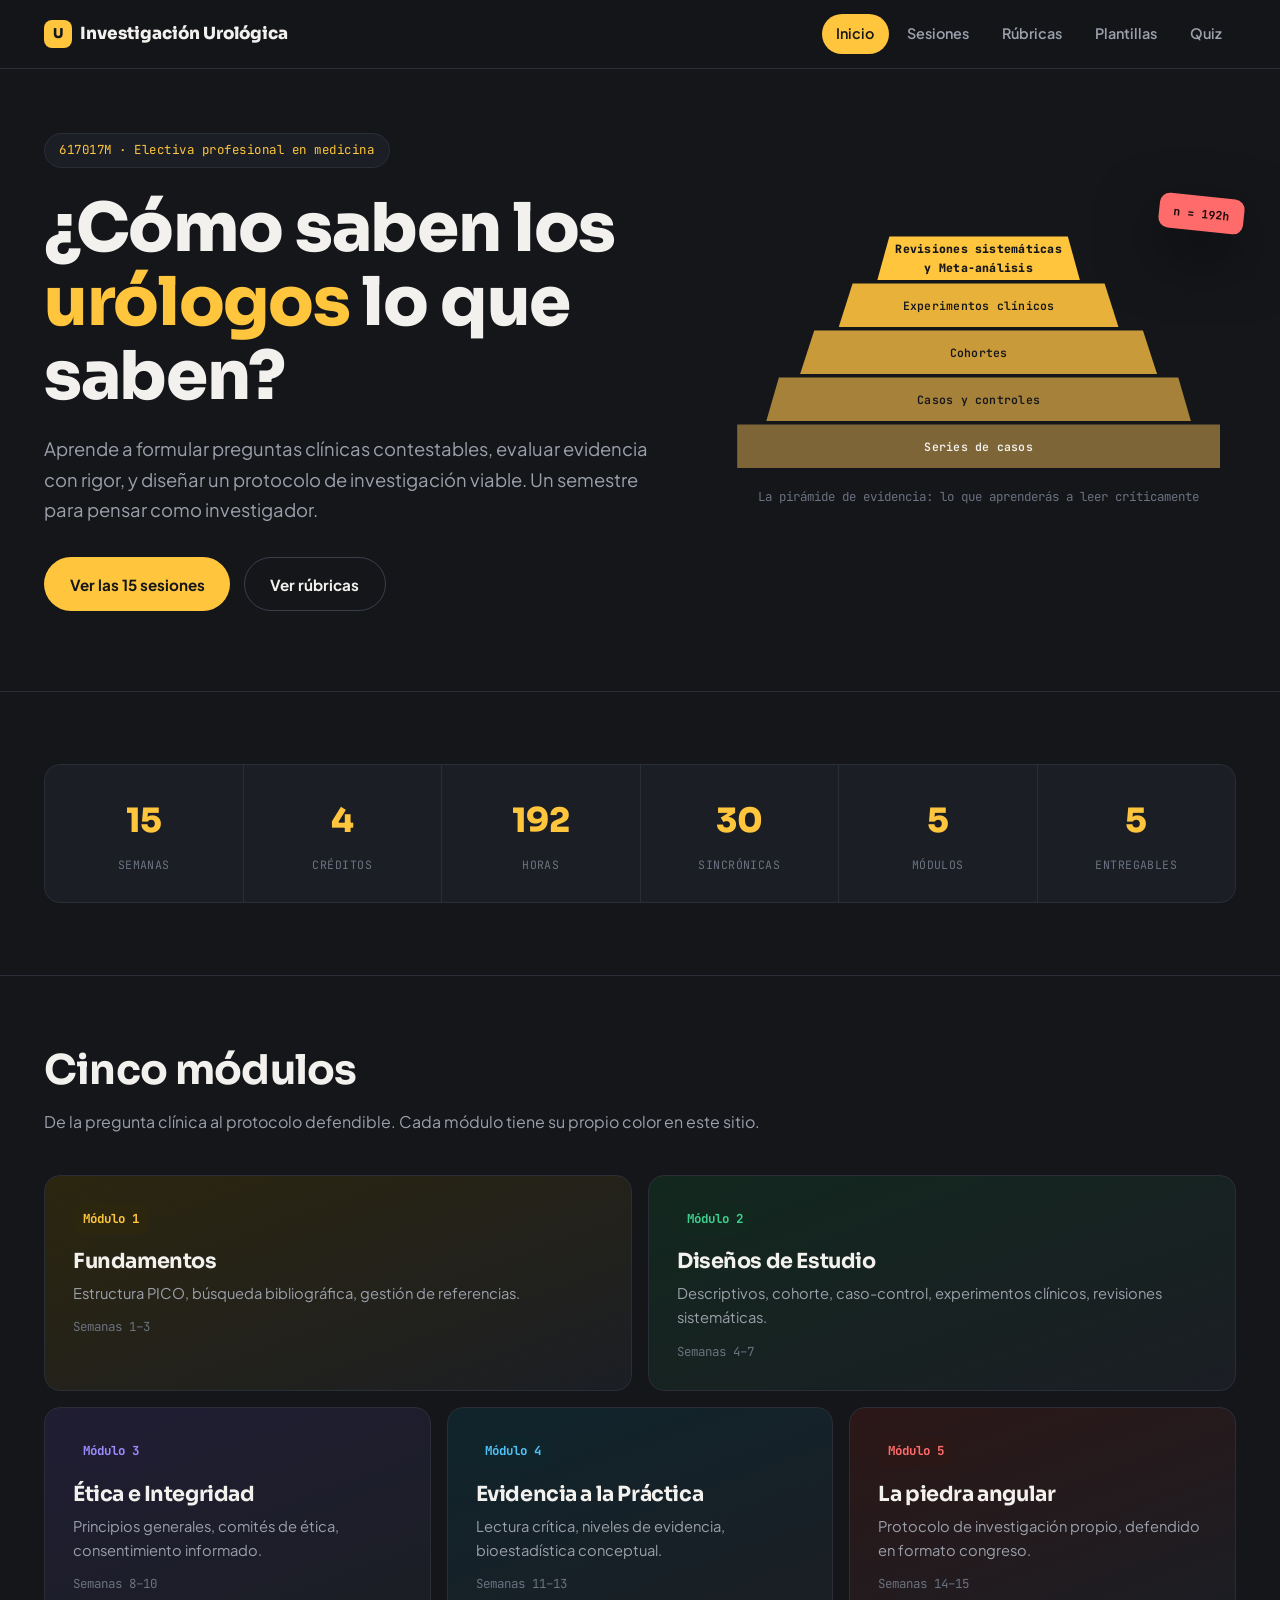
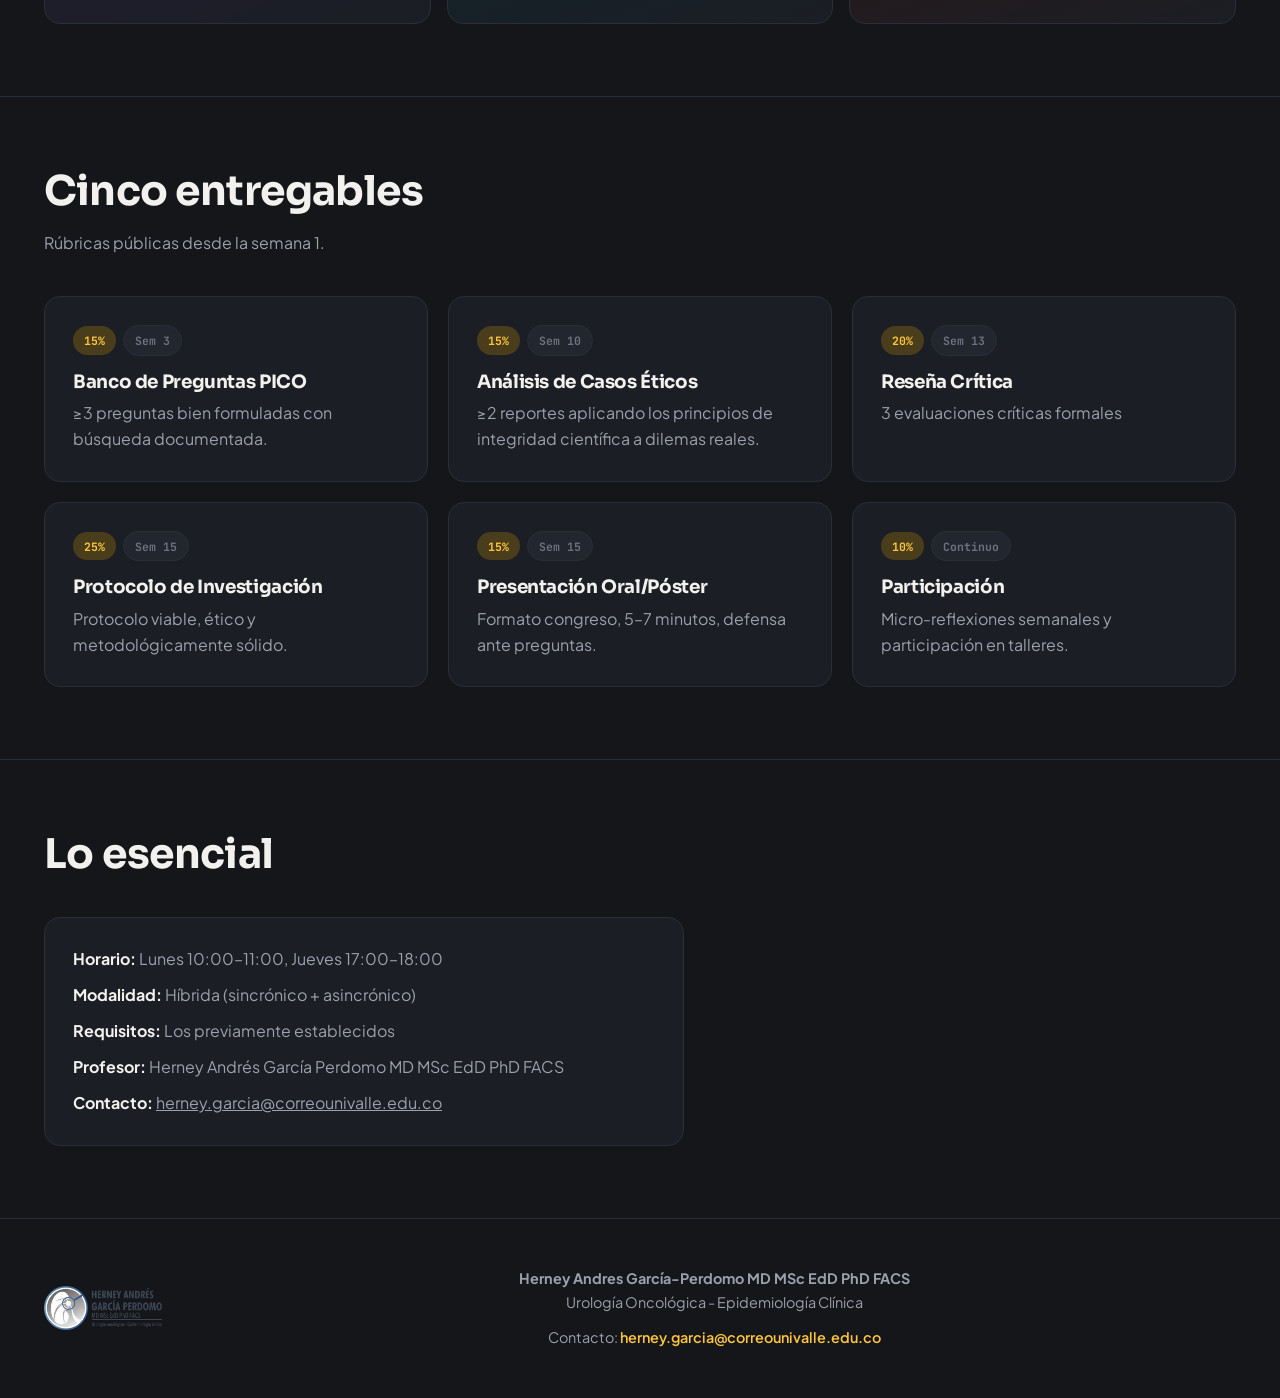
==== commit e1363671: "Add professor logo to site footer Places LOGO_HERNEY.png on the left of the footer across all 5 page" ====
--- a/index.html
+++ b/index.html
@@ -1,14 +1,25 @@
 <!DOCTYPE html>
 <html lang="es">
+
 <head>
     <meta charset="UTF-8">
     <meta name="viewport" content="width=device-width, initial-scale=1.0">
     <title>Investigación en Urología — Univalle</title>
     <link rel="preconnect" href="https://fonts.googleapis.com">
-    <link href="https://fonts.googleapis.com/css2?family=Sora:wght@700;800&family=Plus+Jakarta+Sans:wght@400;500;600;700&family=JetBrains+Mono:wght@500;600;700&display=swap" rel="stylesheet">
+    <link
+        href="https://fonts.googleapis.com/css2?family=Sora:wght@700;800&family=Plus+Jakarta+Sans:wght@400;500;600;700&family=JetBrains+Mono:wght@500;600;700&display=swap"
+        rel="stylesheet">
     <link rel="stylesheet" href="styles.css">
-    <noscript><style>.reveal{opacity:1!important;transform:none!important;}</style></noscript>
+    <noscript>
+        <style>
+            .reveal {
+                opacity: 1 !important;
+                transform: none !important;
+            }
+        </style>
+    </noscript>
 </head>
+
 <body>
     <nav class="site-nav">
         <div class="nav-inner">
@@ -27,9 +38,10 @@
     <header class="hero">
         <div class="container hero-grid">
             <div>
-                <div class="hero-eyebrow">617017M · Electiva de pregrado</div>
+                <div class="hero-eyebrow">617017M · Electiva profesional en medicina</div>
                 <h1 class="h-display">¿Cómo saben los <span class="text-accent">urólogos</span> lo que saben?</h1>
-                <p class="lede">Aprende a formular preguntas clínicas contestables, evaluar evidencia con rigor, y diseñar un protocolo de investigación viable. Un semestre para pensar como investigador.</p>
+                <p class="lede">Aprende a formular preguntas clínicas contestables, evaluar evidencia con rigor, y
+                    diseñar un protocolo de investigación viable. Un semestre para pensar como investigador.</p>
                 <div class="hero-ctas">
                     <a href="sesiones.html" class="btn btn-primary">Ver las 15 sesiones</a>
                     <a href="rubricas.html" class="btn btn-secondary">Ver rúbricas</a>
@@ -37,8 +49,8 @@
             </div>
             <div class="pyramid-wrap reveal">
                 <div class="pyramid-tag">n = 192h</div>
-                <div class="pyramid-tier pt-1">Meta-análisis</div>
-                <div class="pyramid-tier pt-2">Ensayos aleatorizados</div>
+                <div class="pyramid-tier pt-1">Revisiones sistemáticas y Meta-análisis</div>
+                <div class="pyramid-tier pt-2">Experimentos clínicos</div>
                 <div class="pyramid-tier pt-3">Cohortes</div>
                 <div class="pyramid-tier pt-4">Casos y controles</div>
                 <div class="pyramid-tier pt-5">Series de casos</div>
@@ -50,12 +62,30 @@
     <section class="block">
         <div class="container">
             <div class="stat-strip reveal">
-                <div class="stat-cell"><div class="stat-number">15</div><div class="stat-label">Semanas</div></div>
-                <div class="stat-cell"><div class="stat-number">4</div><div class="stat-label">Créditos</div></div>
-                <div class="stat-cell"><div class="stat-number">192</div><div class="stat-label">Horas</div></div>
-                <div class="stat-cell"><div class="stat-number">30</div><div class="stat-label">Sincrónicas</div></div>
-                <div class="stat-cell"><div class="stat-number">5</div><div class="stat-label">Módulos</div></div>
-                <div class="stat-cell"><div class="stat-number">5</div><div class="stat-label">Entregables</div></div>
+                <div class="stat-cell">
+                    <div class="stat-number">15</div>
+                    <div class="stat-label">Semanas</div>
+                </div>
+                <div class="stat-cell">
+                    <div class="stat-number">4</div>
+                    <div class="stat-label">Créditos</div>
+                </div>
+                <div class="stat-cell">
+                    <div class="stat-number">192</div>
+                    <div class="stat-label">Horas</div>
+                </div>
+                <div class="stat-cell">
+                    <div class="stat-number">30</div>
+                    <div class="stat-label">Sincrónicas</div>
+                </div>
+                <div class="stat-cell">
+                    <div class="stat-number">5</div>
+                    <div class="stat-label">Módulos</div>
+                </div>
+                <div class="stat-cell">
+                    <div class="stat-number">5</div>
+                    <div class="stat-label">Entregables</div>
+                </div>
             </div>
         </div>
     </section>
@@ -63,37 +93,37 @@
     <section class="block">
         <div class="container">
             <div class="section-head reveal">
-                <h2 class="h-section">Cinco módulos, una progresión</h2>
+                <h2 class="h-section">Cinco módulos</h2>
                 <p>De la pregunta clínica al protocolo defendible. Cada módulo tiene su propio color en este sitio.</p>
             </div>
             <div class="module-bento reveal">
                 <div class="module-card m1 span-3">
                     <span class="module-num">Módulo 1</span>
                     <h3>Fundamentos</h3>
-                    <p>Estructura PICO, búsqueda bibliográfica en PubMed, gestión de referencias en Rayyan.</p>
+                    <p>Estructura PICO, búsqueda bibliográfica, gestión de referencias.</p>
                     <div class="module-weeks">Semanas 1–3</div>
                 </div>
                 <div class="module-card m2 span-3">
                     <span class="module-num">Módulo 2</span>
                     <h3>Diseños de Estudio</h3>
-                    <p>Descriptivos, cohorte, caso-control, ensayos aleatorizados, revisiones sistemáticas.</p>
+                    <p>Descriptivos, cohorte, caso-control, experimentos clínicos, revisiones sistemáticas.</p>
                     <div class="module-weeks">Semanas 4–7</div>
                 </div>
                 <div class="module-card m3 span-2">
                     <span class="module-num">Módulo 3</span>
                     <h3>Ética e Integridad</h3>
-                    <p>Principios de Belmont, comités de ética, consentimiento informado.</p>
+                    <p>Principios generales, comités de ética, consentimiento informado.</p>
                     <div class="module-weeks">Semanas 8–10</div>
                 </div>
                 <div class="module-card m4 span-2">
                     <span class="module-num">Módulo 4</span>
                     <h3>Evidencia a la Práctica</h3>
-                    <p>Appraisal crítico con CASP, niveles de evidencia, bioestadística conceptual.</p>
+                    <p>Lectura crítica, niveles de evidencia, bioestadística conceptual.</p>
                     <div class="module-weeks">Semanas 11–13</div>
                 </div>
                 <div class="module-card m5 span-2">
                     <span class="module-num">Módulo 5</span>
-                    <h3>Capstone</h3>
+                    <h3>La piedra angular</h3>
                     <p>Protocolo de investigación propio, defendido en formato congreso.</p>
                     <div class="module-weeks">Semanas 14–15</div>
                 </div>
@@ -104,8 +134,8 @@
     <section class="block">
         <div class="container">
             <div class="section-head reveal">
-                <h2 class="h-section">Cinco entregables, cien por ciento</h2>
-                <p>Sin curvado. Rúbricas públicas desde la semana 1.</p>
+                <h2 class="h-section">Cinco entregables</h2>
+                <p>Rúbricas públicas desde la semana 1.</p>
             </div>
             <div class="card-grid reveal">
                 <div class="card">
@@ -116,17 +146,18 @@
                 <div class="card">
                     <span class="tag-pill tag-weight">15%</span><span class="tag-pill tag-week">Sem 10</span>
                     <h3 class="h-card" style="margin-top:1rem;">Análisis de Casos Éticos</h3>
-                    <p style="margin-top:0.5rem;">≥2 reportes aplicando principios de Belmont a dilemas reales.</p>
+                    <p style="margin-top:0.5rem;">≥2 reportes aplicando los principios de integridad científica a
+                        dilemas reales.</p>
                 </div>
                 <div class="card">
                     <span class="tag-pill tag-weight">20%</span><span class="tag-pill tag-week">Sem 13</span>
-                    <h3 class="h-card" style="margin-top:1rem;">Reseña Crítica (CASP)</h3>
-                    <p style="margin-top:0.5rem;">3 appraisals formales más síntesis crítica integrada.</p>
+                    <h3 class="h-card" style="margin-top:1rem;">Reseña Crítica</h3>
+                    <p style="margin-top:0.5rem;">3 evaluaciones críticas formales</p>
                 </div>
                 <div class="card">
                     <span class="tag-pill tag-weight">25%</span><span class="tag-pill tag-week">Sem 15</span>
                     <h3 class="h-card" style="margin-top:1rem;">Protocolo de Investigación</h3>
-                    <p style="margin-top:0.5rem;">Protocolo mini viable, ético y metodológicamente sólido.</p>
+                    <p style="margin-top:0.5rem;">Protocolo viable, ético y metodológicamente sólido.</p>
                 </div>
                 <div class="card">
                     <span class="tag-pill tag-weight">15%</span><span class="tag-pill tag-week">Sem 15</span>
@@ -135,7 +166,7 @@
                 </div>
                 <div class="card">
                     <span class="tag-pill tag-weight">10%</span><span class="tag-pill tag-week">Continuo</span>
-                    <h3 class="h-card" style="margin-top:1rem;">Participación y Journales</h3>
+                    <h3 class="h-card" style="margin-top:1rem;">Participación</h3>
                     <p style="margin-top:0.5rem;">Micro-reflexiones semanales y participación en talleres.</p>
                 </div>
             </div>
@@ -149,21 +180,31 @@
             </div>
             <div class="card reveal" style="max-width: 640px;">
                 <p><strong style="color: var(--text);">Horario:</strong> Lunes 10:00–11:00, Jueves 17:00–18:00</p>
-                <p style="margin-top: 0.6rem;"><strong style="color: var(--text);">Modalidad:</strong> Híbrida (sincrónico + asincrónico)</p>
-                <p style="margin-top: 0.6rem;"><strong style="color: var(--text);">Requisito:</strong> Epidemiología Básica o equivalente</p>
-                <p style="margin-top: 0.6rem;"><strong style="color: var(--text);">Semestre recomendado:</strong> 6–10 de medicina</p>
-                <p style="margin-top: 0.6rem;"><strong style="color: var(--text);">Docente:</strong> Herney Andrés García Perdomo</p>
-                <p style="margin-top: 0.6rem;"><strong style="color: var(--text);">Contacto:</strong> <a href="mailto:herney.garcia@correounivalle.edu.co">herney.garcia@correounivalle.edu.co</a></p>
+                <p style="margin-top: 0.6rem;"><strong style="color: var(--text);">Modalidad:</strong> Híbrida
+                    (sincrónico + asincrónico)</p>
+                <p style="margin-top: 0.6rem;"><strong style="color: var(--text);">Requisitos:</strong> Los previamente
+                    establecidos</p>
+                <p style="margin-top: 0.6rem;"><strong style="color: var(--text);">Profesor:</strong> Herney Andrés
+                    García Perdomo MD MSc EdD PhD FACS</p>
+                <p style="margin-top: 0.6rem;"><strong style="color: var(--text);">Contacto:</strong> <a
+                        href="mailto:herney.garcia@correounivalle.edu.co">herney.garcia@correounivalle.edu.co</a></p>
             </div>
         </div>
     </section>
 
     <footer class="site-footer">
-        <p><strong>Electiva Profesional en Medicina (617017M)</strong> — Investigación en Urología</p>
-        <p>Facultad de Salud, Universidad del Valle</p>
-        <p style="margin-top: 0.75rem;">Contacto: <a href="mailto:herney.garcia@correounivalle.edu.co">herney.garcia@correounivalle.edu.co</a></p>
+        <div class="footer-inner">
+            <img src="LOGO_HERNEY.png" alt="Herney Andres García-Perdomo" class="footer-logo">
+            <div class="footer-text">
+                <p><strong>Herney Andres García-Perdomo MD MSc EdD PhD FACS</strong></p>
+                <p>Urología Oncológica - Epidemiología Clínica</p>
+                <p style="margin-top: 0.75rem;">Contacto: <a
+                        href="mailto:herney.garcia@correounivalle.edu.co">herney.garcia@correounivalle.edu.co</a></p>
+            </div>
+        </div>
     </footer>
 
     <script src="script.js"></script>
 </body>
-</html>
+
+</html>
--- a/styles.css
+++ b/styles.css
@@ -449,14 +449,36 @@
 .site-footer {
     border-top: 1px solid var(--border);
     padding: 3rem 0;
-    text-align: center;
     color: var(--text-faint);
     font-size: 0.9rem;
 }
 
+.footer-inner {
+    max-width: var(--container);
+    margin: 0 auto;
+    padding: 0 1.5rem;
+    display: flex;
+    align-items: center;
+    gap: 2rem;
+    text-align: left;
+}
+
+.footer-logo {
+    height: 44px;
+    width: auto;
+    flex-shrink: 0;
+}
+
+.footer-text { text-align: center; flex: 1; }
+
 .site-footer strong { color: var(--text-muted); }
 
 .site-footer a { color: var(--accent); text-decoration: none; font-weight: 600; }
+
+@media (max-width: 640px) {
+    .footer-inner { flex-direction: column; text-align: center; gap: 1rem; }
+    .footer-text { text-align: center; }
+}
 
 /* ============ Reveal-on-scroll ============ */
 
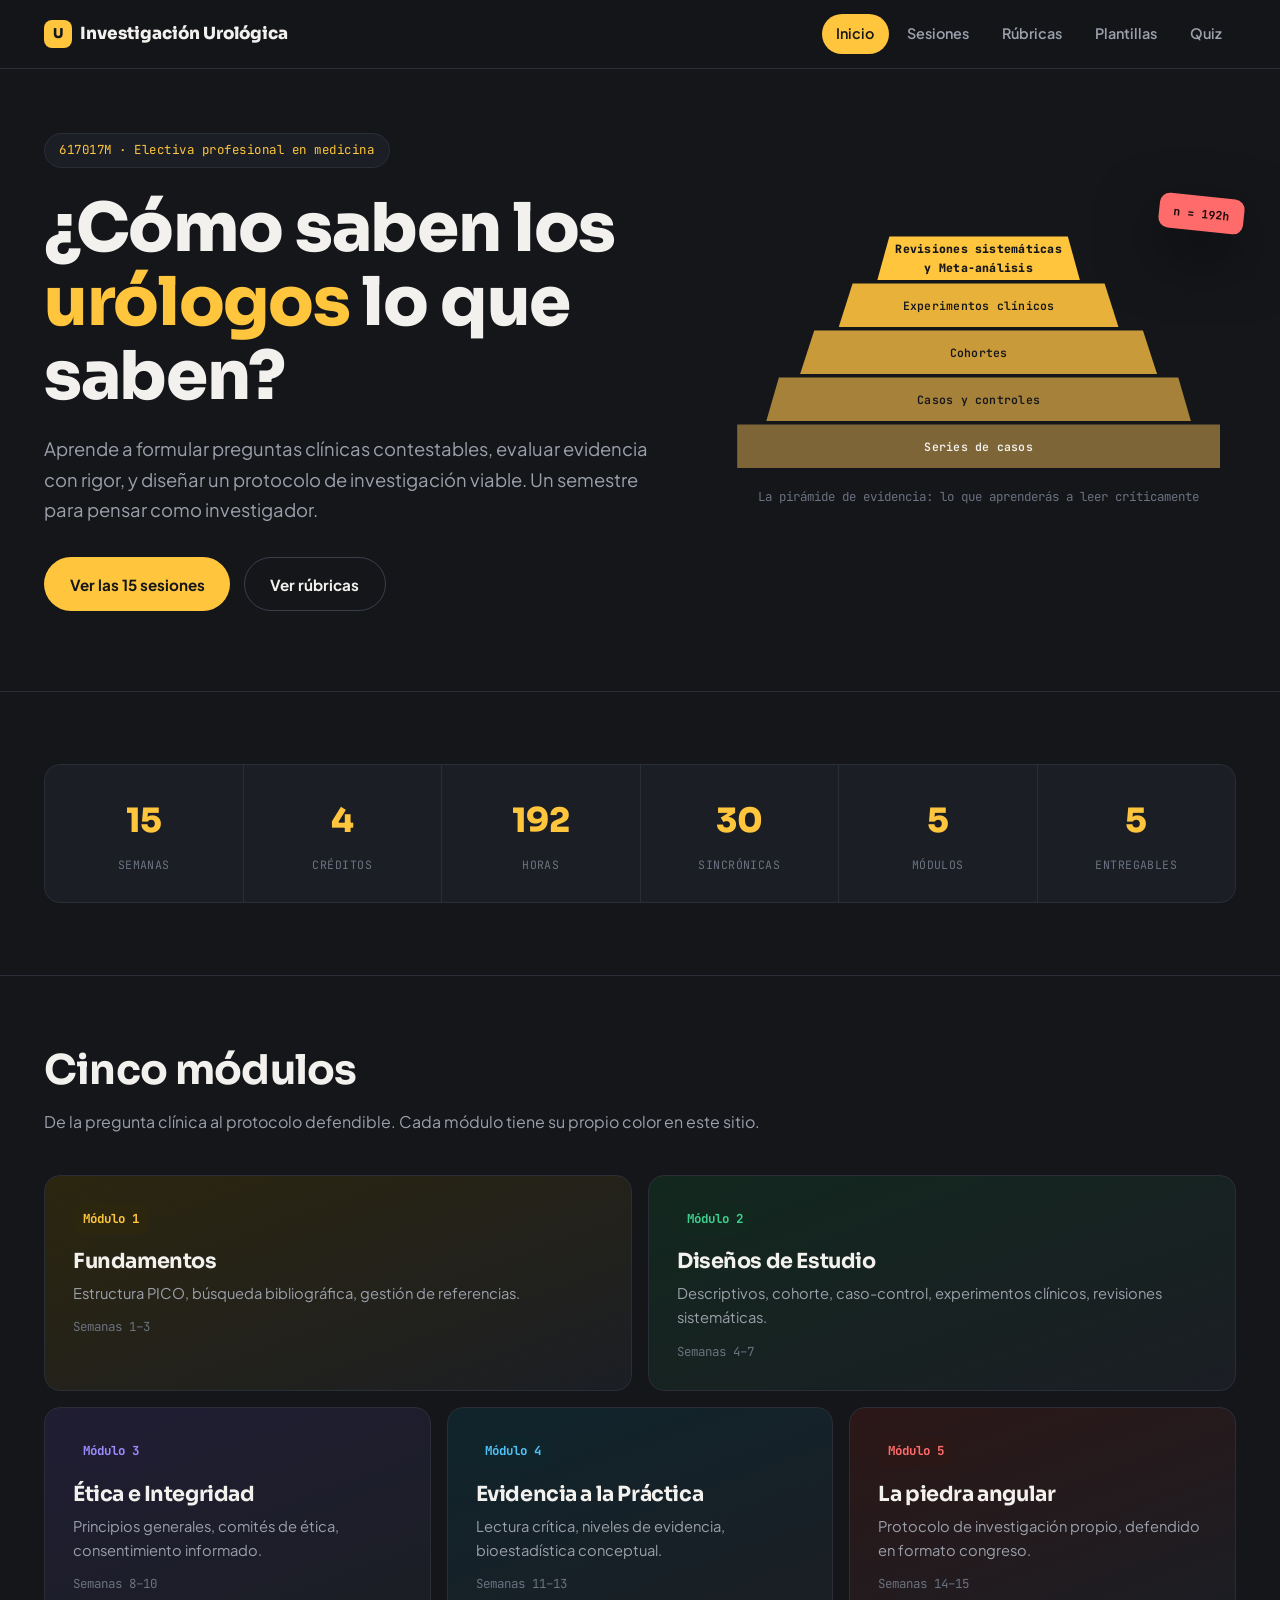
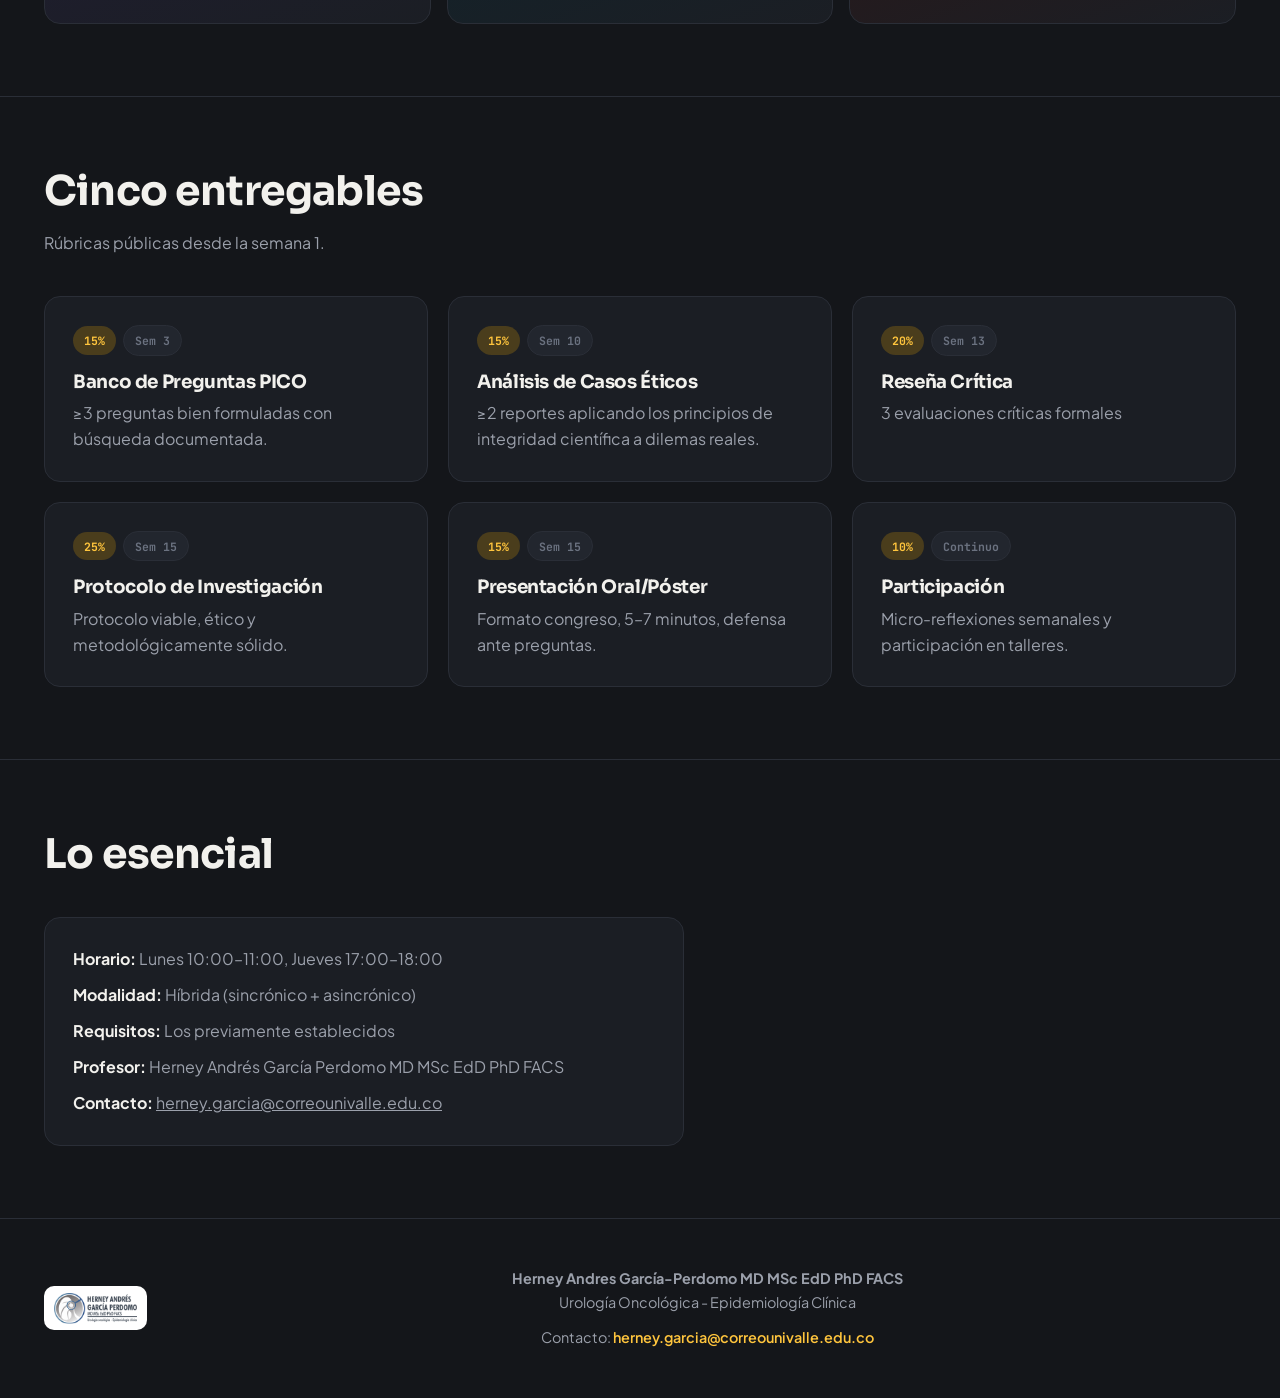
==== commit d0ac0e50: "Reorganize project into folder structure Move assets and documentation into logical folders: - asset" ====
--- a/index.html
+++ b/index.html
@@ -9,7 +9,7 @@
     <link
         href="https://fonts.googleapis.com/css2?family=Sora:wght@700;800&family=Plus+Jakarta+Sans:wght@400;500;600;700&family=JetBrains+Mono:wght@500;600;700&display=swap"
         rel="stylesheet">
-    <link rel="stylesheet" href="styles.css">
+    <link rel="stylesheet" href="assets/styles.css">
     <noscript>
         <style>
             .reveal {
@@ -194,7 +194,7 @@
 
     <footer class="site-footer">
         <div class="footer-inner">
-            <img src="LOGO_HERNEY.png" alt="Herney Andres García-Perdomo" class="footer-logo">
+            <img src="assets/LOGO_HERNEY.png" alt="Herney Andres García-Perdomo" class="footer-logo">
             <div class="footer-text">
                 <p><strong>Herney Andres García-Perdomo MD MSc EdD PhD FACS</strong></p>
                 <p>Urología Oncológica - Epidemiología Clínica</p>
@@ -204,7 +204,7 @@
         </div>
     </footer>
 
-    <script src="script.js"></script>
+    <script src="assets/script.js"></script>
 </body>
 
 </html>
--- a/assets/styles.css
+++ b/assets/styles.css
@@ -0,0 +1,535 @@
+/* ============================================
+   Investigación en Urología — Design System
+   Dark-locked, bold editorial, evidence-pyramid motif
+   ============================================ */
+
+:root {
+    --bg: #14161A;
+    --bg-elevated: #1B1E24;
+    --bg-elevated-2: #22262E;
+    --border: #2A2E37;
+    --border-bright: #3A3F4B;
+
+    --text: #F2F1ED;
+    --text-muted: #9BA0AB;
+    --text-faint: #6B7280;
+
+    --accent: #FFC53D;
+    --accent-ink: #14161A;
+    --accent-dim: #4A3D1C;
+
+    --mod-1: #FFC53D; /* Fundamentos: amber */
+    --mod-1-bg: #2C260F;
+    --mod-2: #3ECF8E; /* Diseños de Estudio: emerald */
+    --mod-2-bg: #12271E;
+    --mod-3: #9C8CFF; /* Ética: violet */
+    --mod-3-bg: #201D33;
+    --mod-4: #4FC3F7; /* Appraisal: sky */
+    --mod-4-bg: #10242C;
+    --mod-5: #FF6B6B; /* Capstone: coral */
+    --mod-5-bg: #2C1717;
+
+    --font-display: 'Sora', sans-serif;
+    --font-body: 'Plus Jakarta Sans', sans-serif;
+    --font-mono: 'JetBrains Mono', monospace;
+
+    --radius: 16px;
+    --radius-sm: 10px;
+    --radius-pill: 999px;
+
+    --shadow: 0 24px 60px rgba(0,0,0,0.5);
+    --container: 1240px;
+}
+
+* { margin: 0; padding: 0; box-sizing: border-box; }
+
+html { scroll-behavior: smooth; }
+
+body {
+    background-color: var(--bg);
+    color: var(--text);
+    font-family: var(--font-body);
+    line-height: 1.65;
+    font-size: 16px;
+    -webkit-font-smoothing: antialiased;
+}
+
+img, svg { max-width: 100%; display: block; }
+
+a { color: inherit; }
+
+.container {
+    max-width: var(--container);
+    margin: 0 auto;
+    padding: 0 1.5rem;
+}
+
+::selection { background: var(--accent); color: var(--accent-ink); }
+
+*:focus-visible {
+    outline: 2px solid var(--accent);
+    outline-offset: 3px;
+}
+
+/* ============ Typography ============ */
+
+h1, h2, h3, h4 {
+    font-family: var(--font-display);
+    font-weight: 700;
+    letter-spacing: -0.02em;
+    line-height: 1.1;
+}
+
+.h-display {
+    font-size: clamp(2.4rem, 5.5vw, 4.2rem);
+    font-weight: 800;
+}
+
+.h-section {
+    font-size: clamp(1.8rem, 3.2vw, 2.6rem);
+    font-weight: 700;
+    margin-bottom: 1rem;
+}
+
+.h-card {
+    font-size: 1.15rem;
+    font-weight: 700;
+}
+
+p { color: var(--text-muted); }
+
+.lede {
+    font-size: 1.15rem;
+    color: var(--text-muted);
+    max-width: 52ch;
+}
+
+.mono-label {
+    font-family: var(--font-mono);
+    font-size: 0.78rem;
+    letter-spacing: 0.06em;
+    color: var(--text-faint);
+    text-transform: uppercase;
+}
+
+.text-accent { color: var(--accent); }
+
+/* ============ Navigation ============ */
+
+.site-nav {
+    position: sticky;
+    top: 0;
+    z-index: 50;
+    background: rgba(20, 22, 26, 0.85);
+    backdrop-filter: blur(12px);
+    -webkit-backdrop-filter: blur(12px);
+    border-bottom: 1px solid var(--border);
+}
+
+.nav-inner {
+    max-width: var(--container);
+    margin: 0 auto;
+    padding: 0 1.5rem;
+    height: 68px;
+    display: flex;
+    align-items: center;
+    justify-content: space-between;
+}
+
+.nav-brand {
+    font-family: var(--font-display);
+    font-weight: 800;
+    font-size: 1.05rem;
+    text-decoration: none;
+    color: var(--text);
+    display: flex;
+    align-items: center;
+    gap: 0.5rem;
+}
+
+.nav-brand .brand-mark {
+    width: 28px;
+    height: 28px;
+    border-radius: 8px;
+    background: var(--accent);
+    color: var(--accent-ink);
+    display: flex;
+    align-items: center;
+    justify-content: center;
+    font-size: 0.85rem;
+    font-weight: 800;
+}
+
+.nav-links {
+    display: flex;
+    gap: 0.25rem;
+    align-items: center;
+}
+
+.nav-links a {
+    padding: 0.5rem 0.9rem;
+    border-radius: var(--radius-pill);
+    text-decoration: none;
+    color: var(--text-muted);
+    font-size: 0.9rem;
+    font-weight: 600;
+    transition: color 0.2s ease, background 0.2s ease;
+}
+
+.nav-links a:hover { color: var(--text); background: var(--bg-elevated); }
+
+.nav-links a.active { color: var(--accent-ink); background: var(--accent); }
+
+.nav-toggle {
+    display: none;
+    background: none;
+    border: 1px solid var(--border-bright);
+    color: var(--text);
+    border-radius: var(--radius-sm);
+    padding: 0.5rem 0.75rem;
+    font-size: 1rem;
+    cursor: pointer;
+}
+
+/* ============ Buttons ============ */
+
+.btn {
+    display: inline-flex;
+    align-items: center;
+    justify-content: center;
+    gap: 0.5rem;
+    padding: 0.85rem 1.6rem;
+    border-radius: var(--radius-pill);
+    font-weight: 700;
+    font-size: 0.95rem;
+    text-decoration: none;
+    border: none;
+    cursor: pointer;
+    transition: transform 0.15s ease, opacity 0.15s ease;
+    white-space: nowrap;
+}
+
+.btn:active { transform: scale(0.97); }
+
+.btn-primary {
+    background: var(--accent);
+    color: var(--accent-ink);
+}
+
+.btn-primary:hover { opacity: 0.88; }
+
+.btn-secondary {
+    background: transparent;
+    color: var(--text);
+    border: 1.5px solid var(--border-bright);
+}
+
+.btn-secondary:hover { border-color: var(--accent); color: var(--accent); }
+
+/* ============ Hero ============ */
+
+.hero {
+    padding: 4rem 0 5rem;
+}
+
+.hero-grid {
+    display: grid;
+    grid-template-columns: 1.1fr 0.9fr;
+    gap: 3rem;
+    align-items: center;
+}
+
+.hero-eyebrow {
+    display: inline-flex;
+    align-items: center;
+    gap: 0.5rem;
+    padding: 0.4rem 0.9rem;
+    border-radius: var(--radius-pill);
+    background: var(--bg-elevated);
+    border: 1px solid var(--border);
+    font-family: var(--font-mono);
+    font-size: 0.78rem;
+    letter-spacing: 0.04em;
+    color: var(--accent);
+    margin-bottom: 1.5rem;
+}
+
+.hero h1 {
+    margin-bottom: 1.25rem;
+}
+
+.hero .lede { margin-bottom: 2rem; }
+
+.hero-ctas {
+    display: flex;
+    gap: 0.85rem;
+    flex-wrap: wrap;
+}
+
+/* Evidence pyramid signature graphic */
+
+.pyramid-wrap {
+    position: relative;
+    display: flex;
+    flex-direction: column;
+    align-items: center;
+    gap: 3px;
+    padding: 2rem 1rem;
+}
+
+.pyramid-tier {
+    height: 44px;
+    display: flex;
+    align-items: center;
+    justify-content: center;
+    font-family: var(--font-mono);
+    font-size: 0.72rem;
+    font-weight: 600;
+    letter-spacing: 0.02em;
+    color: var(--accent-ink);
+    text-align: center;
+    padding: 0 1rem;
+}
+
+.pyramid-tier span { color: var(--accent-ink); }
+
+.pt-1 { width: 42%; clip-path: polygon(6% 0, 94% 0, 100% 100%, 0 100%); background: var(--accent); font-weight: 800; }
+.pt-2 { width: 58%; clip-path: polygon(5% 0, 95% 0, 100% 100%, 0 100%); background: #E8B23A; color: var(--accent-ink); }
+.pt-3 { width: 74%; clip-path: polygon(4% 0, 96% 0, 100% 100%, 0 100%); background: #C99A3A; }
+.pt-4 { width: 88%; clip-path: polygon(3% 0, 97% 0, 100% 100%, 0 100%); background: #A6813A; }
+.pt-5 { width: 100%; clip-path: polygon(0 0, 100% 0, 100% 100%, 0 100%); background: #7D6538; color: #F2F1ED; }
+
+.pyramid-tag {
+    position: absolute;
+    top: -0.5rem;
+    right: -0.5rem;
+    background: var(--mod-5);
+    color: #1a0a0a;
+    font-family: var(--font-mono);
+    font-size: 0.72rem;
+    font-weight: 700;
+    padding: 0.5rem 0.9rem;
+    border-radius: var(--radius-sm);
+    transform: rotate(6deg);
+    box-shadow: var(--shadow);
+}
+
+.pyramid-caption {
+    text-align: center;
+    margin-top: 1rem;
+    font-family: var(--font-mono);
+    font-size: 0.78rem;
+    color: var(--text-faint);
+}
+
+/* ============ Sections ============ */
+
+section.block {
+    padding: 4.5rem 0;
+    border-top: 1px solid var(--border);
+}
+
+.section-head {
+    max-width: 60ch;
+    margin-bottom: 2.5rem;
+}
+
+/* ============ Stat strip ============ */
+
+.stat-strip {
+    display: grid;
+    grid-template-columns: repeat(6, 1fr);
+    gap: 1px;
+    background: var(--border);
+    border: 1px solid var(--border);
+    border-radius: var(--radius);
+    overflow: hidden;
+}
+
+.stat-cell {
+    background: var(--bg-elevated);
+    padding: 1.75rem 1rem;
+    text-align: center;
+}
+
+.stat-number {
+    font-family: var(--font-display);
+    font-size: 2.1rem;
+    font-weight: 800;
+    color: var(--accent);
+}
+
+.stat-label {
+    font-family: var(--font-mono);
+    font-size: 0.72rem;
+    color: var(--text-faint);
+    text-transform: uppercase;
+    letter-spacing: 0.04em;
+    margin-top: 0.35rem;
+}
+
+/* ============ Module bento ============ */
+
+.module-bento {
+    display: grid;
+    grid-template-columns: repeat(6, 1fr);
+    gap: 1rem;
+}
+
+.module-card {
+    border-radius: var(--radius);
+    padding: 1.75rem;
+    border: 1px solid var(--border);
+    position: relative;
+    overflow: hidden;
+    transition: transform 0.2s ease, border-color 0.2s ease;
+}
+
+.module-card:hover { transform: translateY(-3px); border-color: var(--border-bright); }
+
+.module-card.span-3 { grid-column: span 3; }
+.module-card.span-2 { grid-column: span 2; }
+
+.module-card .module-num {
+    font-family: var(--font-mono);
+    font-size: 0.78rem;
+    font-weight: 700;
+    display: inline-block;
+    padding: 0.3rem 0.6rem;
+    border-radius: var(--radius-sm);
+    margin-bottom: 1rem;
+}
+
+.module-card h3 { font-size: 1.3rem; margin-bottom: 0.5rem; }
+.module-card p { font-size: 0.92rem; }
+.module-card .module-weeks { font-family: var(--font-mono); font-size: 0.78rem; color: var(--text-faint); margin-top: 0.75rem; }
+
+.m1 .module-num { background: var(--mod-1-bg); color: var(--mod-1); }
+.m1 { background: linear-gradient(160deg, var(--mod-1-bg), var(--bg-elevated)); }
+.m2 .module-num { background: var(--mod-2-bg); color: var(--mod-2); }
+.m2 { background: linear-gradient(160deg, var(--mod-2-bg), var(--bg-elevated)); }
+.m3 .module-num { background: var(--mod-3-bg); color: var(--mod-3); }
+.m3 { background: linear-gradient(160deg, var(--mod-3-bg), var(--bg-elevated)); }
+.m4 .module-num { background: var(--mod-4-bg); color: var(--mod-4); }
+.m4 { background: linear-gradient(160deg, var(--mod-4-bg), var(--bg-elevated)); }
+.m5 .module-num { background: var(--mod-5-bg); color: var(--mod-5); }
+.m5 { background: linear-gradient(160deg, var(--mod-5-bg), var(--bg-elevated)); }
+
+/* ============ Cards (generic) ============ */
+
+.card {
+    background: var(--bg-elevated);
+    border: 1px solid var(--border);
+    border-radius: var(--radius);
+    padding: 1.75rem;
+}
+
+.card-grid {
+    display: grid;
+    grid-template-columns: repeat(3, 1fr);
+    gap: 1.25rem;
+}
+
+.tag-pill {
+    display: inline-flex;
+    align-items: center;
+    font-family: var(--font-mono);
+    font-size: 0.72rem;
+    font-weight: 700;
+    padding: 0.3rem 0.7rem;
+    border-radius: var(--radius-pill);
+    margin-right: 0.4rem;
+}
+
+.tag-weight { background: var(--accent-dim); color: var(--accent); }
+.tag-week { background: var(--bg-elevated-2); color: var(--text-faint); border: 1px solid var(--border); }
+
+/* ============ Footer ============ */
+
+.site-footer {
+    border-top: 1px solid var(--border);
+    padding: 3rem 0;
+    color: var(--text-faint);
+    font-size: 0.9rem;
+}
+
+.footer-inner {
+    max-width: var(--container);
+    margin: 0 auto;
+    padding: 0 1.5rem;
+    display: flex;
+    align-items: center;
+    gap: 2rem;
+    text-align: left;
+}
+
+.footer-logo {
+    height: 44px;
+    width: auto;
+    flex-shrink: 0;
+    background: #FFFFFF;
+    padding: 0.4rem 0.6rem;
+    border-radius: var(--radius-sm);
+}
+
+.footer-text { text-align: center; flex: 1; }
+
+.site-footer strong { color: var(--text-muted); }
+
+.site-footer a { color: var(--accent); text-decoration: none; font-weight: 600; }
+
+@media (max-width: 640px) {
+    .footer-inner { flex-direction: column; text-align: center; gap: 1rem; }
+    .footer-text { text-align: center; }
+}
+
+/* ============ Reveal-on-scroll ============ */
+
+.reveal {
+    opacity: 0;
+    transform: translateY(18px);
+    transition: opacity 0.6s cubic-bezier(0.16,1,0.3,1), transform 0.6s cubic-bezier(0.16,1,0.3,1);
+}
+
+.reveal.is-visible {
+    opacity: 1;
+    transform: translateY(0);
+}
+
+@media (prefers-reduced-motion: reduce) {
+    .reveal { opacity: 1; transform: none; transition: none; }
+    html { scroll-behavior: auto; }
+}
+
+/* ============ Responsive ============ */
+
+@media (max-width: 900px) {
+    .hero-grid { grid-template-columns: 1fr; }
+    .module-bento { grid-template-columns: repeat(2, 1fr); }
+    .module-card.span-3, .module-card.span-2 { grid-column: span 2; }
+    .stat-strip { grid-template-columns: repeat(3, 1fr); }
+    .card-grid { grid-template-columns: repeat(2, 1fr); }
+}
+
+@media (max-width: 640px) {
+    .nav-links { display: none; }
+    .nav-toggle { display: block; }
+    .nav-links.open {
+        display: flex;
+        flex-direction: column;
+        position: absolute;
+        top: 68px;
+        left: 0;
+        right: 0;
+        background: var(--bg);
+        border-bottom: 1px solid var(--border);
+        padding: 1rem 1.5rem;
+        gap: 0.5rem;
+    }
+    .module-bento { grid-template-columns: 1fr; }
+    .module-card.span-3, .module-card.span-2 { grid-column: span 1; }
+    .stat-strip { grid-template-columns: repeat(2, 1fr); }
+    .card-grid { grid-template-columns: 1fr; }
+    .hero { padding: 2.5rem 0 3rem; }
+    section.block { padding: 3rem 0; }
+}
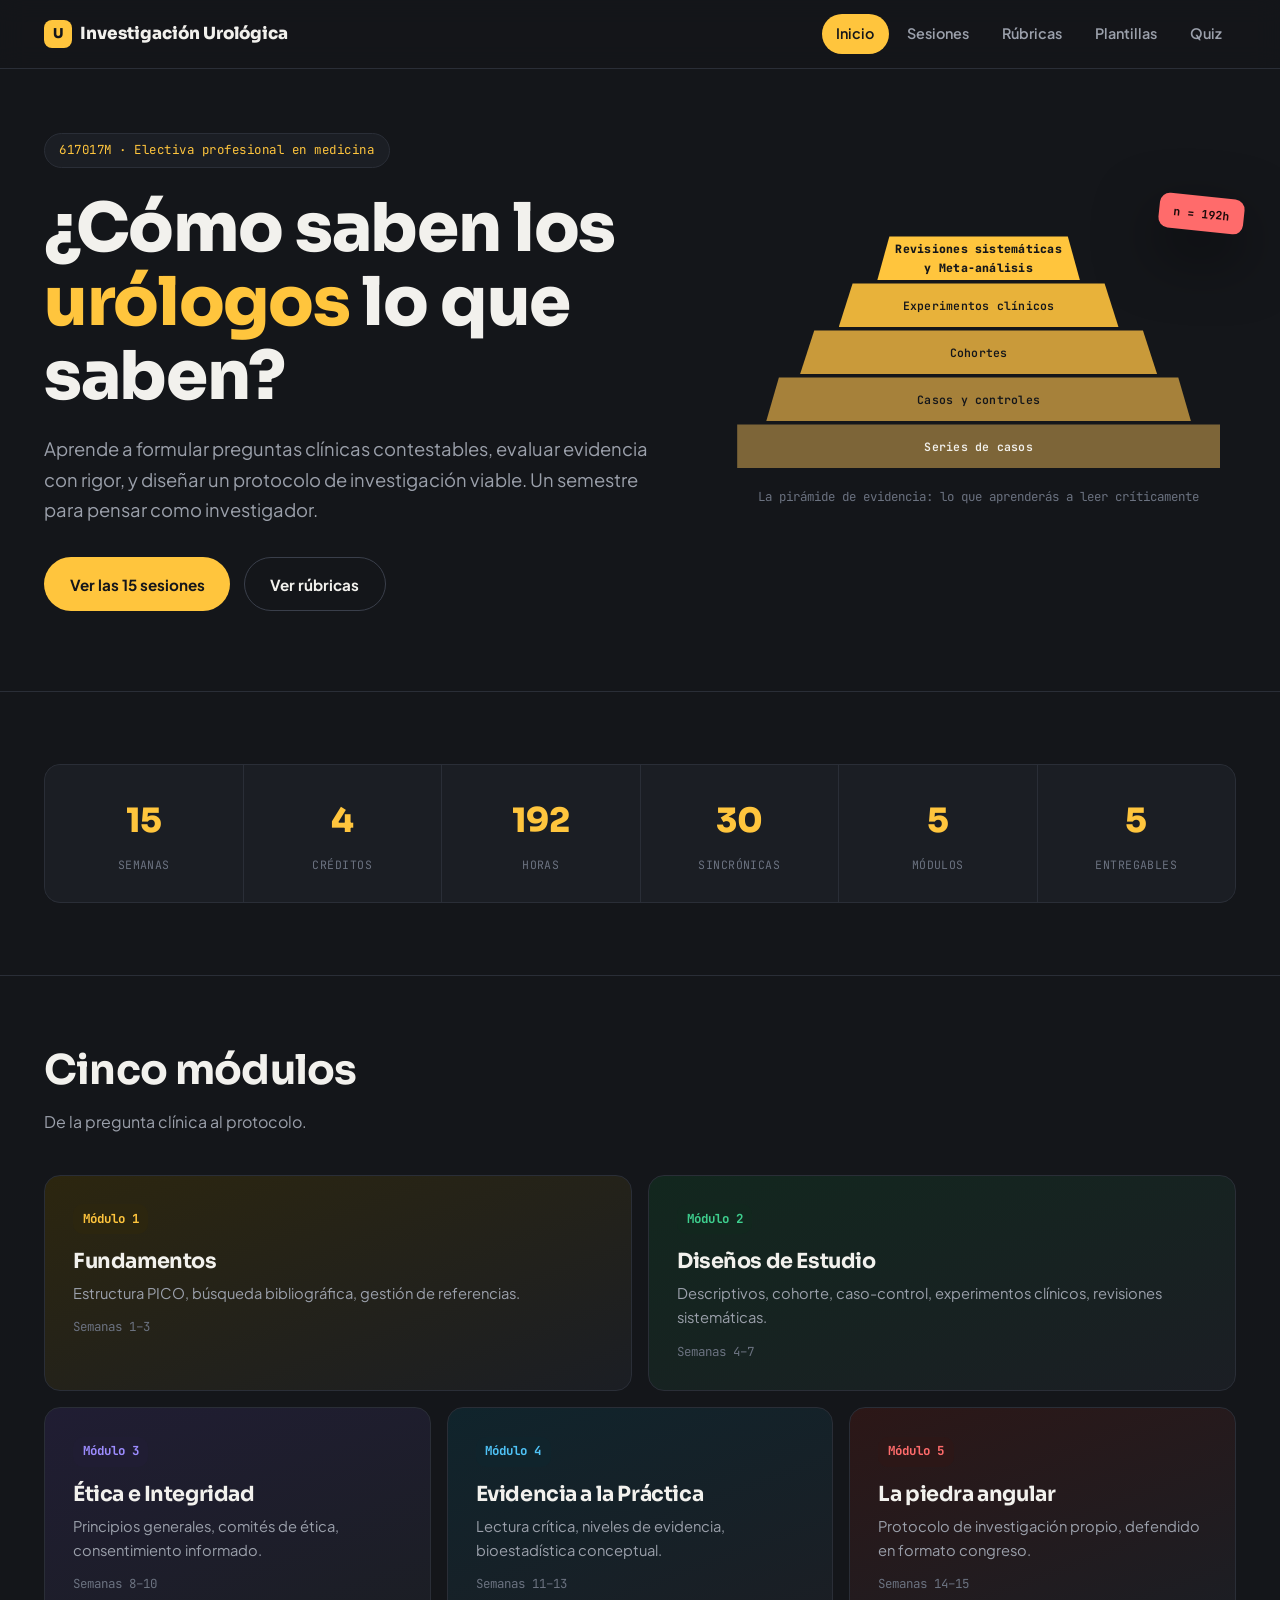
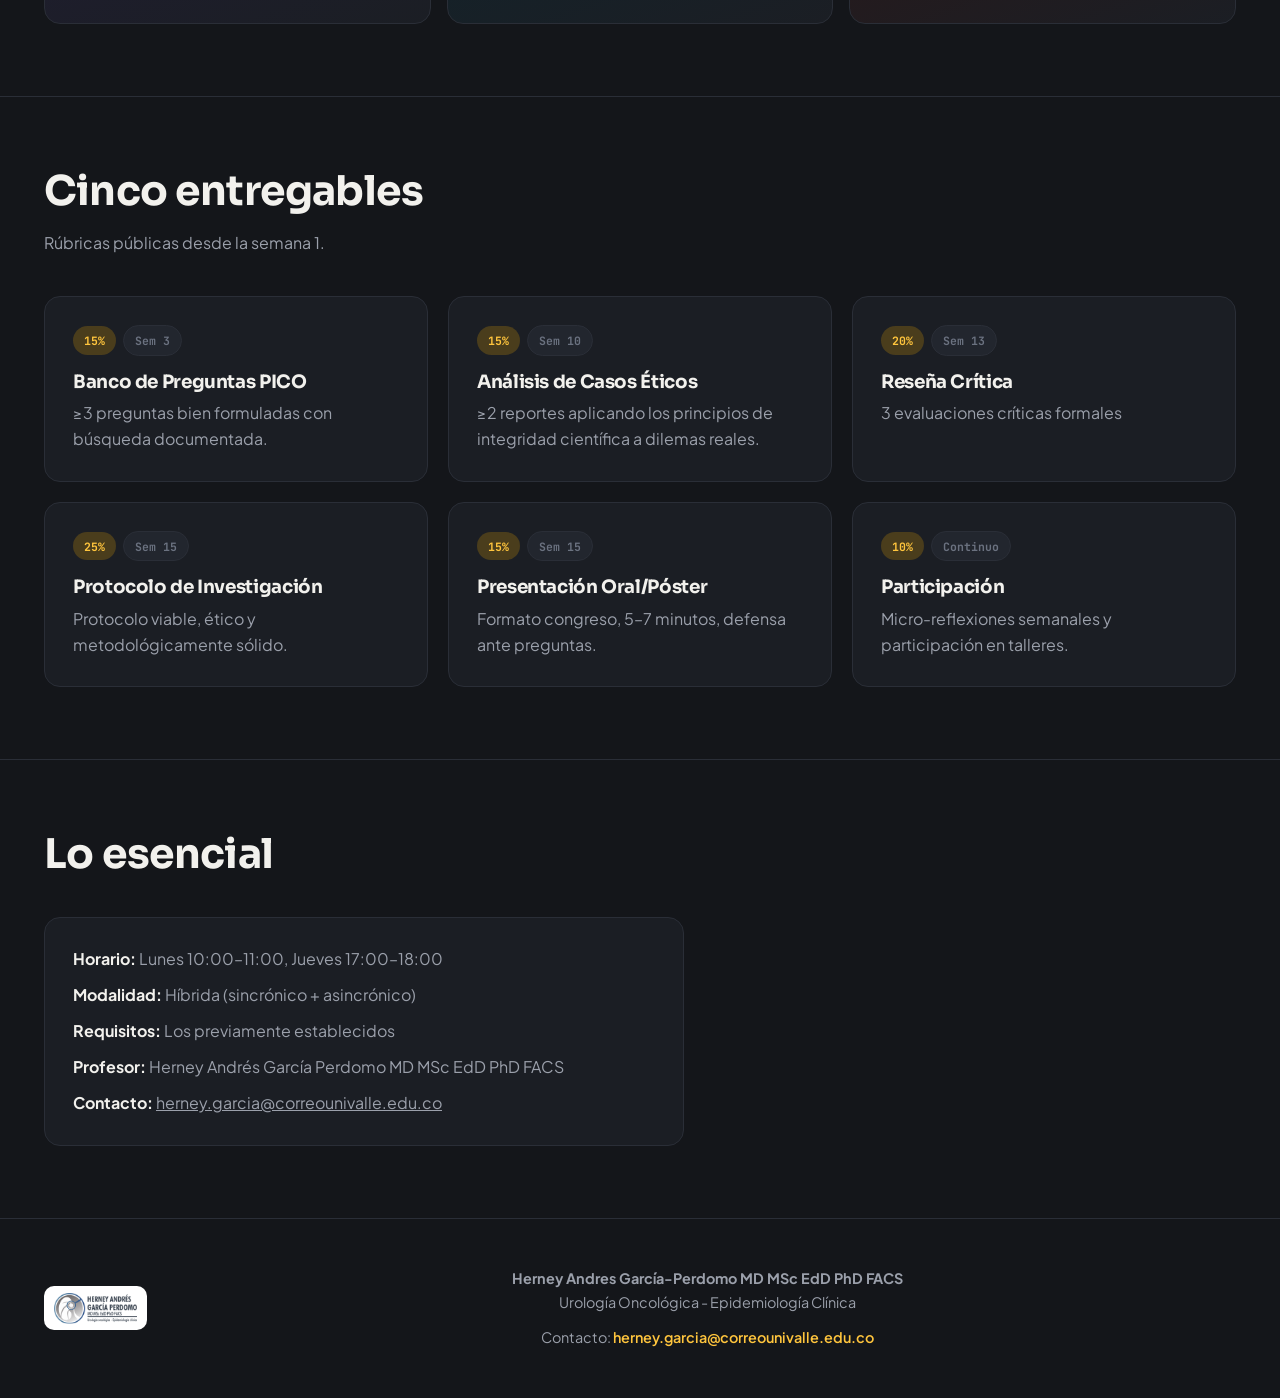
==== commit a4ed0652: "Update module section subtitle on index.html Simplify the subtitle under "Cinco módulos" section fro" ====
--- a/index.html
+++ b/index.html
@@ -94,7 +94,7 @@
         <div class="container">
             <div class="section-head reveal">
                 <h2 class="h-section">Cinco módulos</h2>
-                <p>De la pregunta clínica al protocolo defendible. Cada módulo tiene su propio color en este sitio.</p>
+                <p>De la pregunta clínica al protocolo.</p>
             </div>
             <div class="module-bento reveal">
                 <div class="module-card m1 span-3">
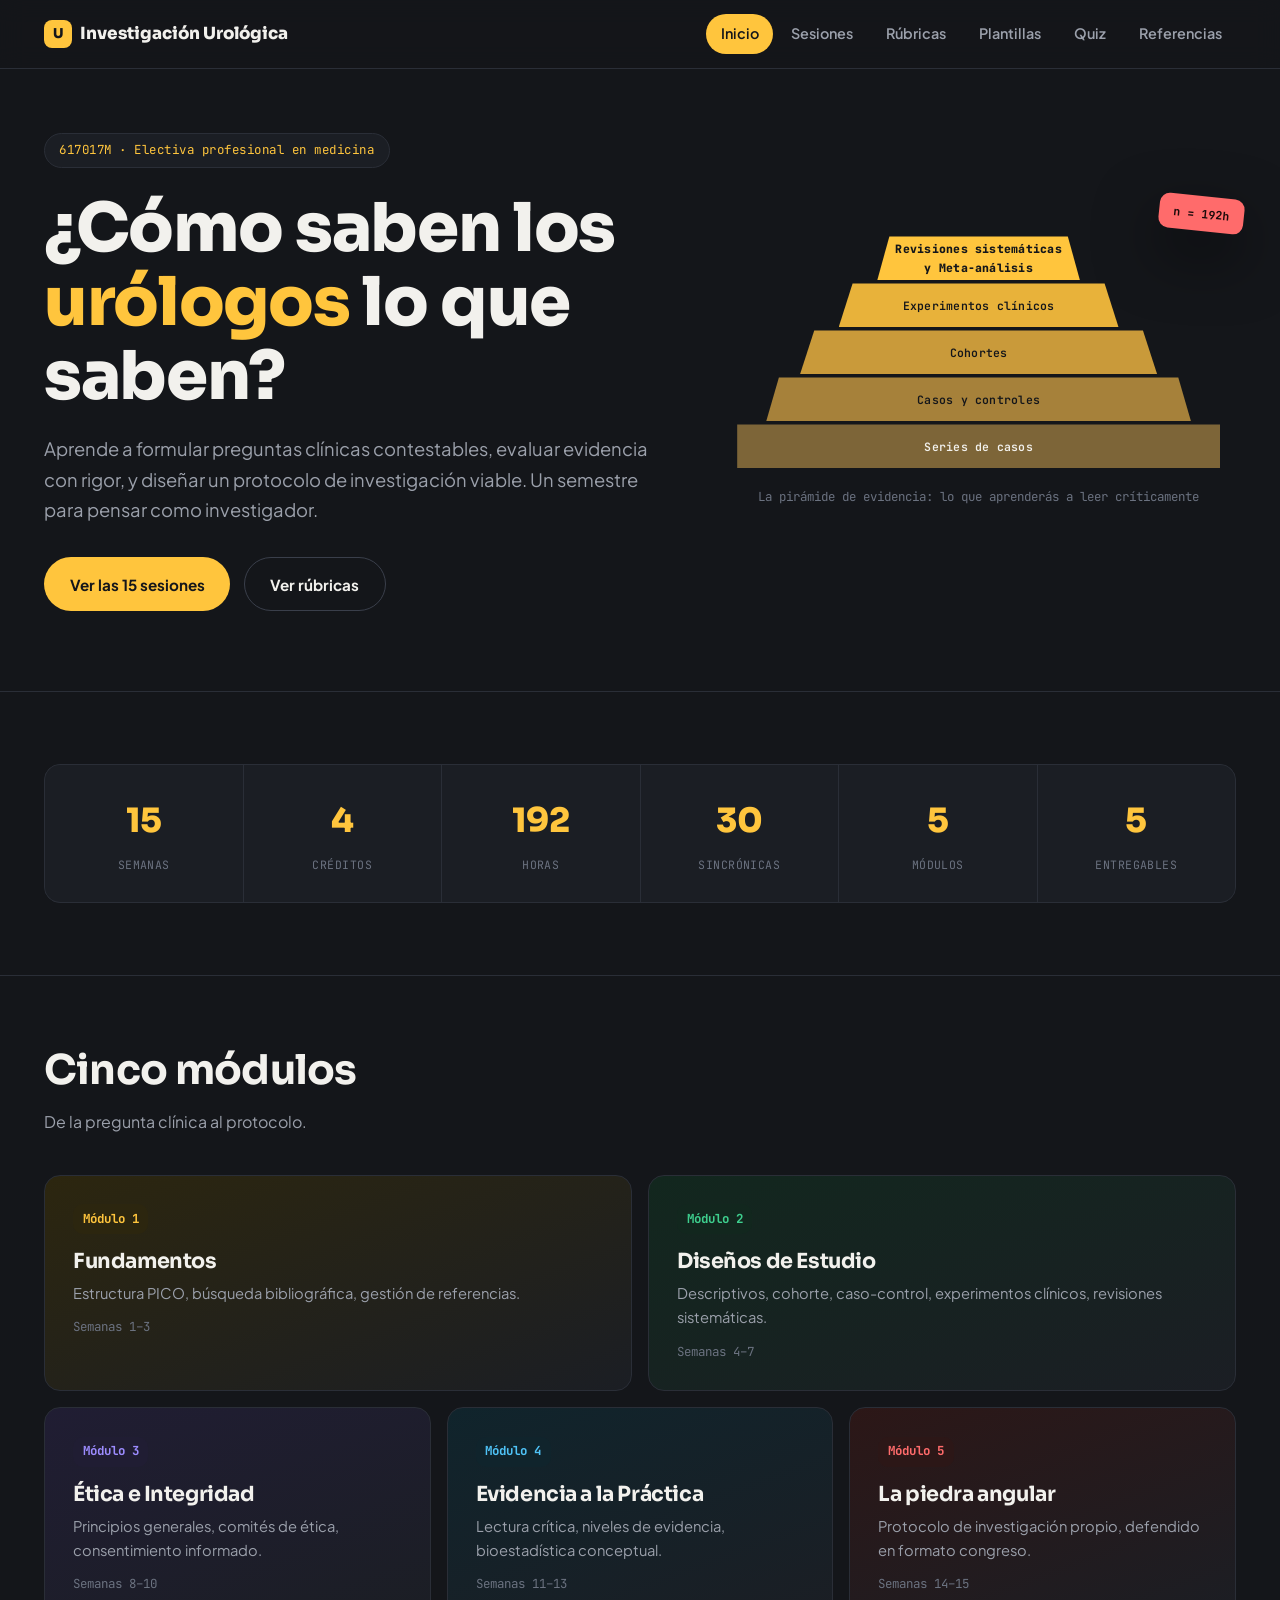
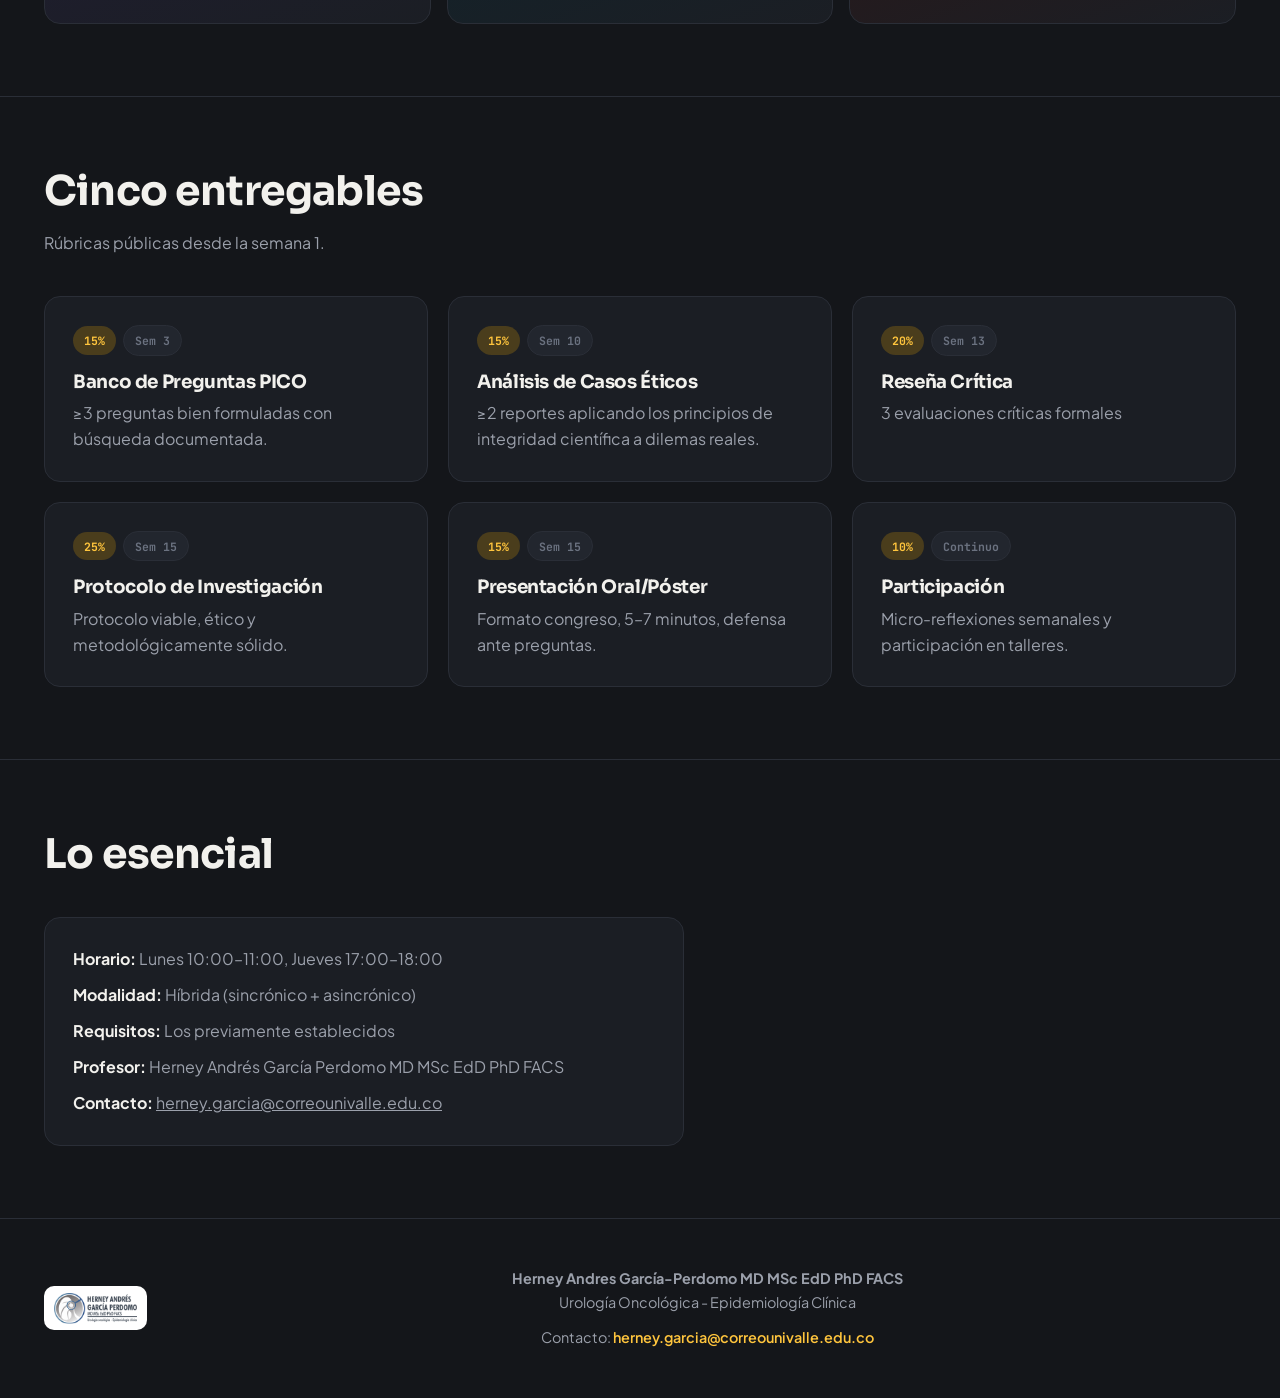
==== commit d5555211: "Create referencias.html page and add nav link across all 5 site pages Add new page: referencias.html" ====
--- a/index.html
+++ b/index.html
@@ -30,6 +30,7 @@
                 <a href="rubricas.html">Rúbricas</a>
                 <a href="plantillas.html">Plantillas</a>
                 <a href="quiz-disenos.html">Quiz</a>
+                <a href="referencias.html">Referencias</a>
             </div>
             <button class="nav-toggle" aria-label="Abrir menú">☰</button>
         </div>
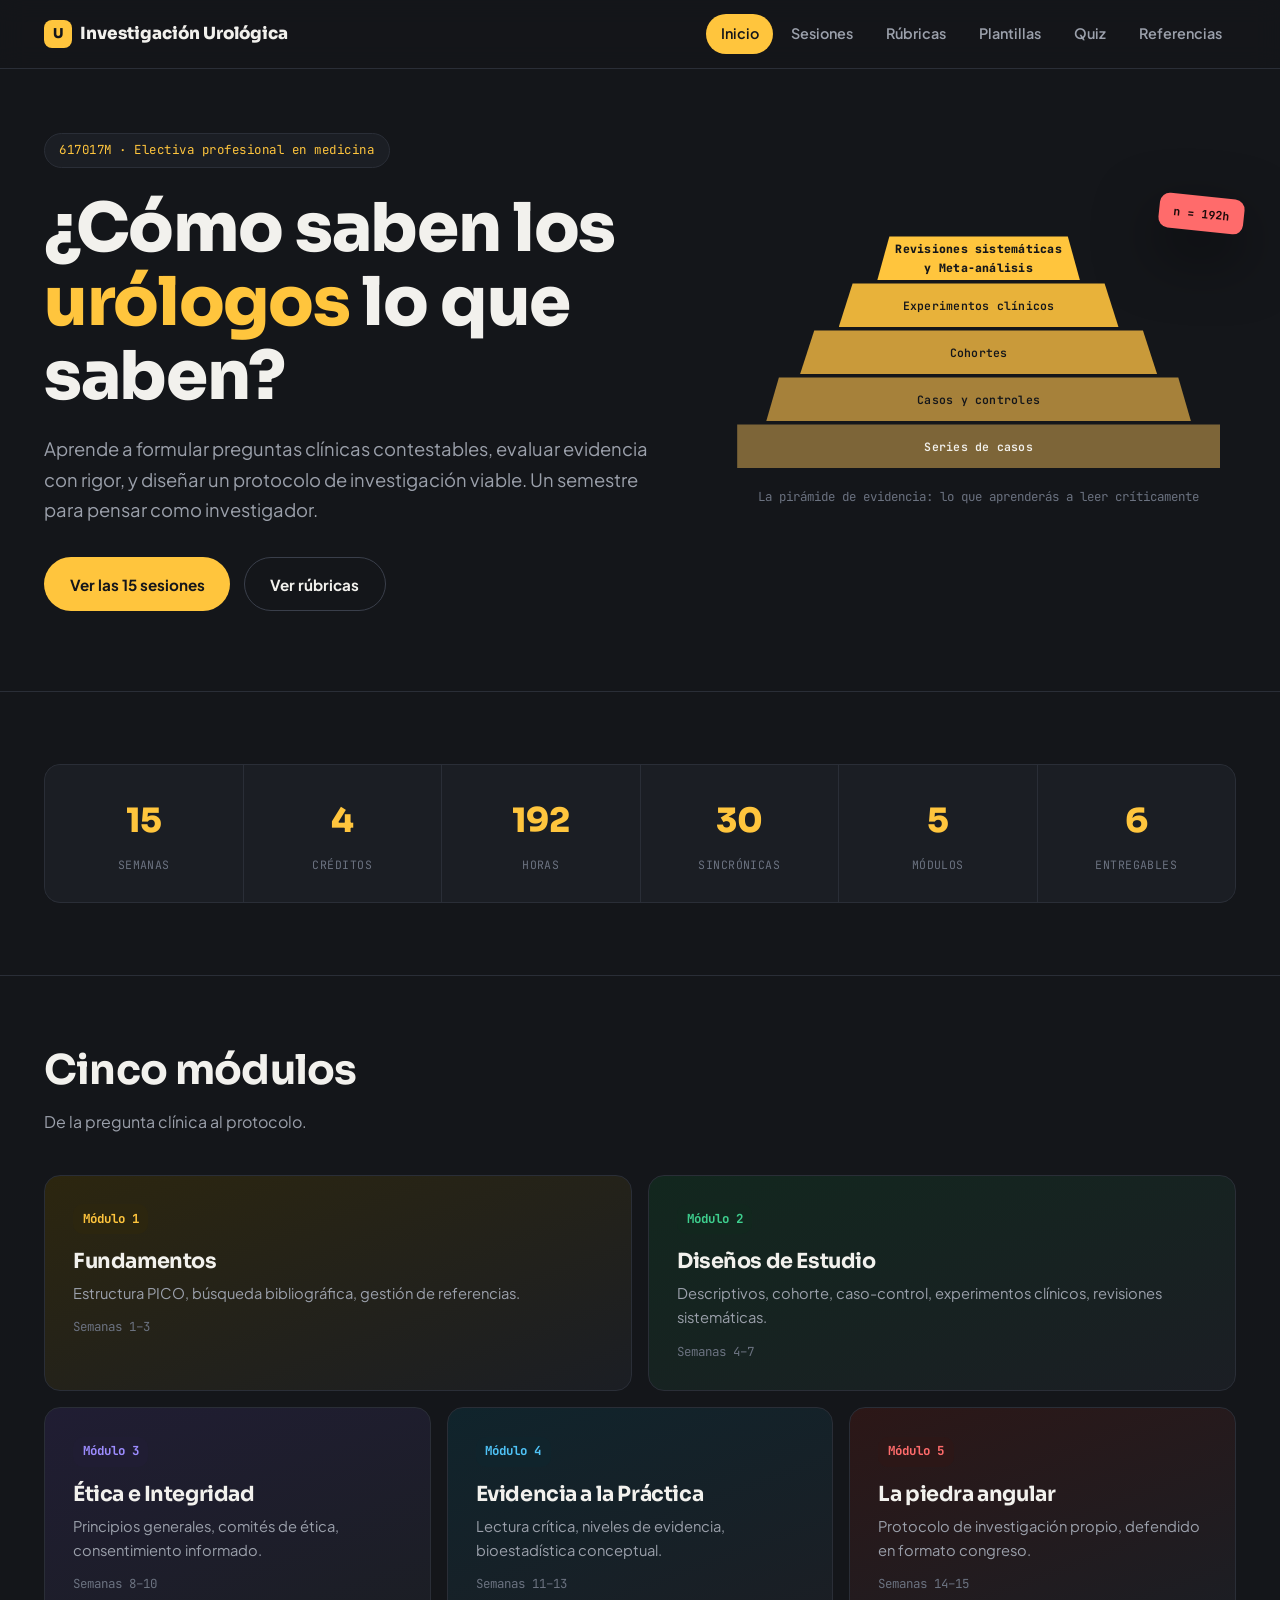
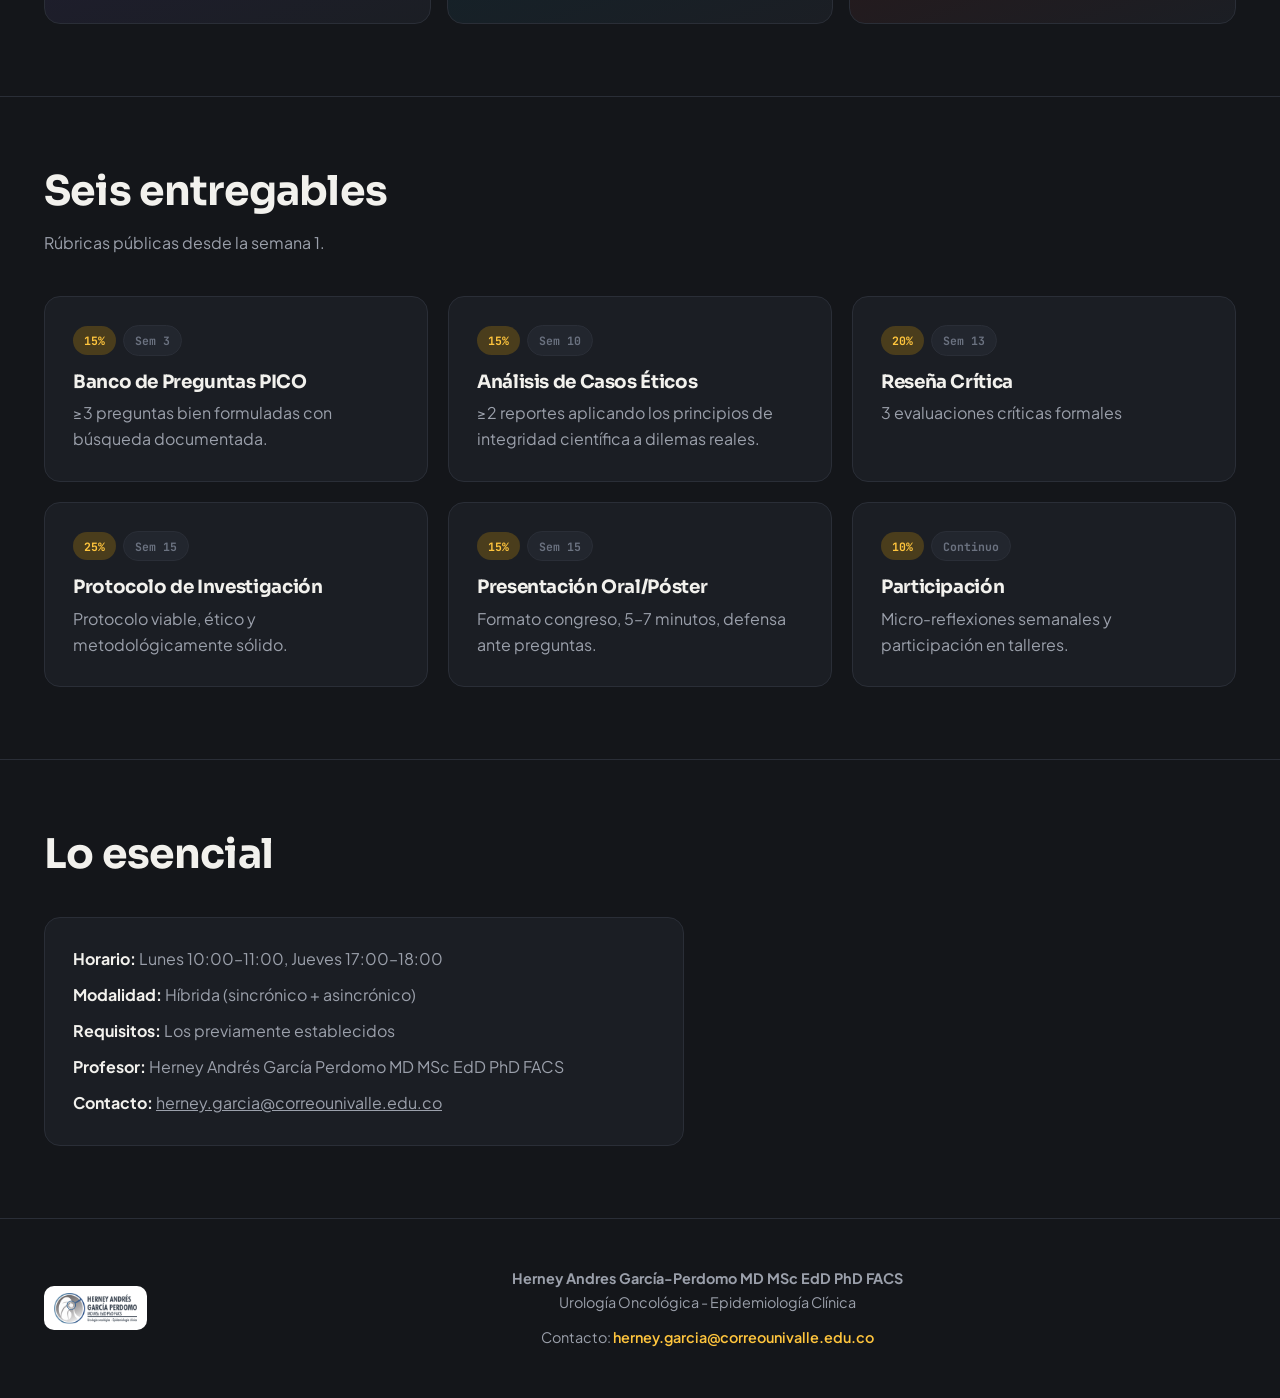
==== commit e0d2e0d5: "Align all HTML and markdown to single source of truth Major changes to achieve fidelity between HTML" ====
--- a/index.html
+++ b/index.html
@@ -84,7 +84,7 @@
                     <div class="stat-label">Módulos</div>
                 </div>
                 <div class="stat-cell">
-                    <div class="stat-number">5</div>
+                    <div class="stat-number">6</div>
                     <div class="stat-label">Entregables</div>
                 </div>
             </div>
@@ -135,7 +135,7 @@
     <section class="block">
         <div class="container">
             <div class="section-head reveal">
-                <h2 class="h-section">Cinco entregables</h2>
+                <h2 class="h-section">Seis entregables</h2>
                 <p>Rúbricas públicas desde la semana 1.</p>
             </div>
             <div class="card-grid reveal">
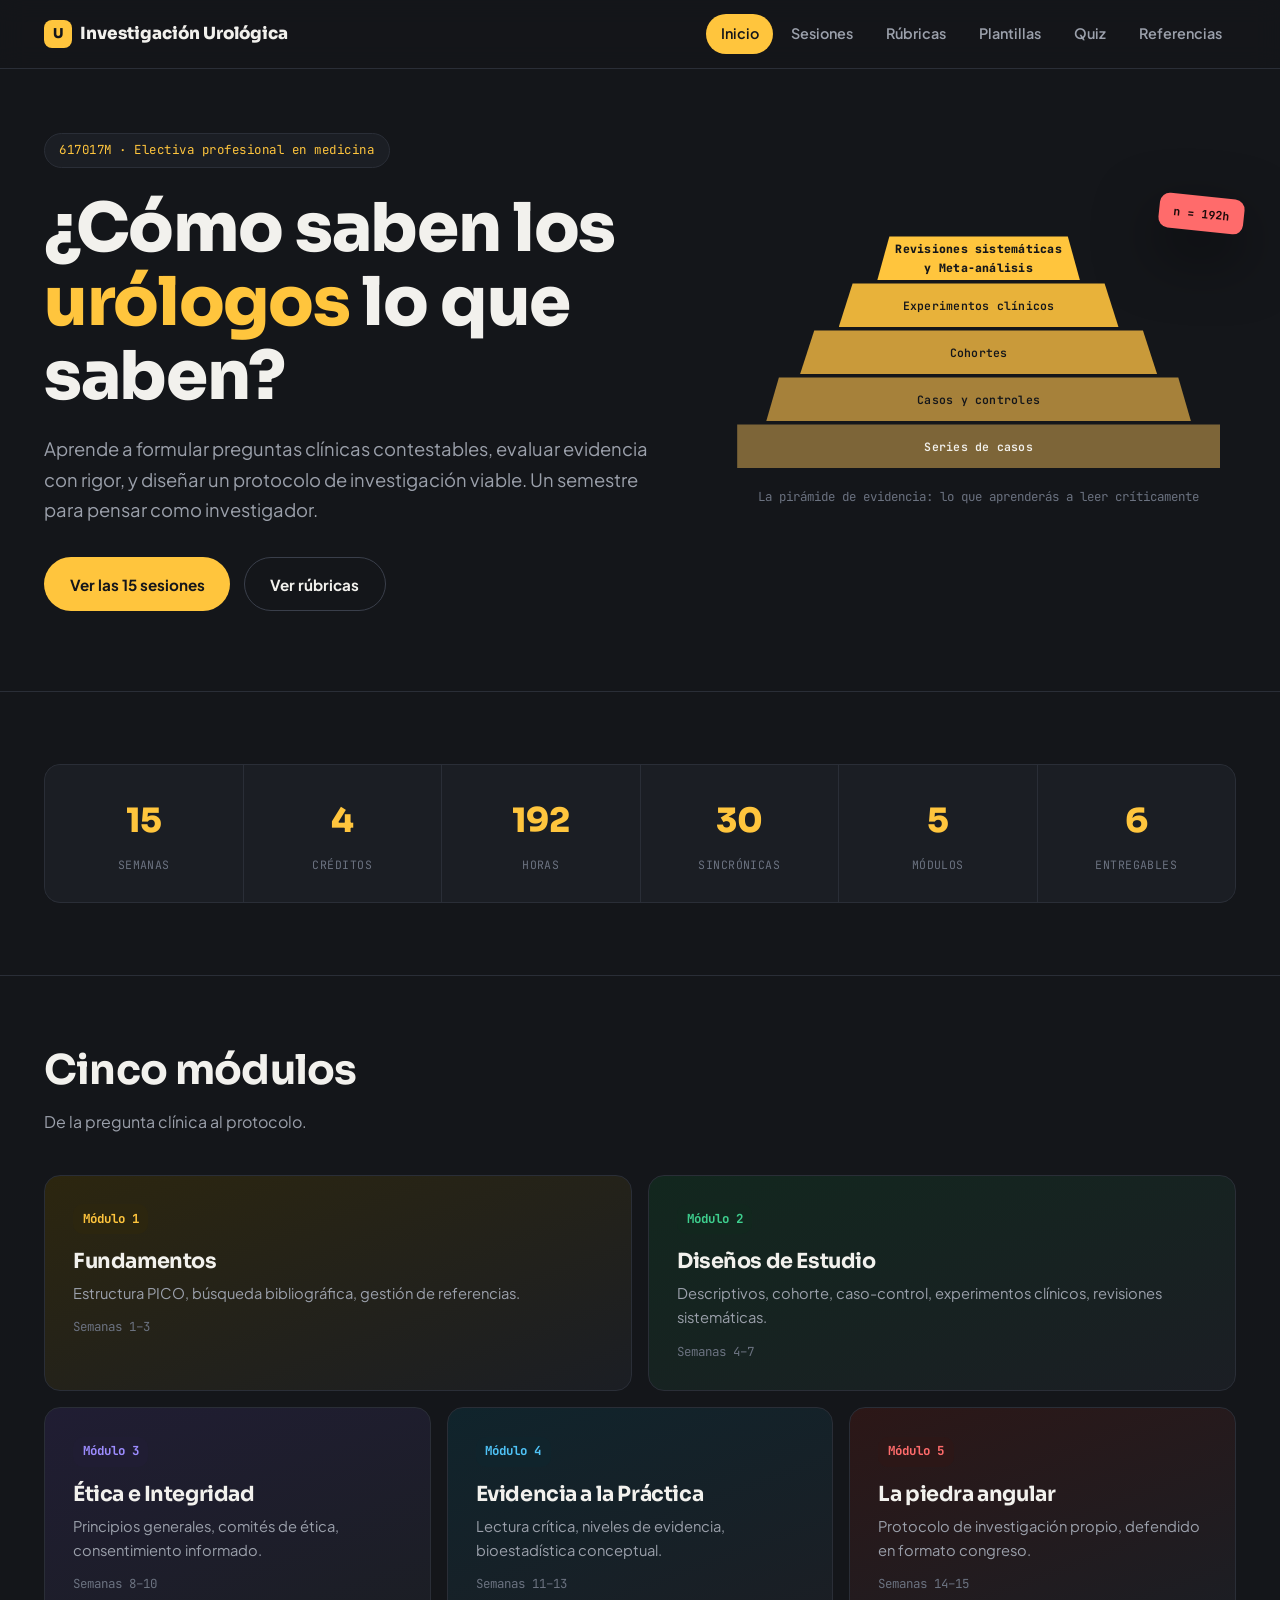
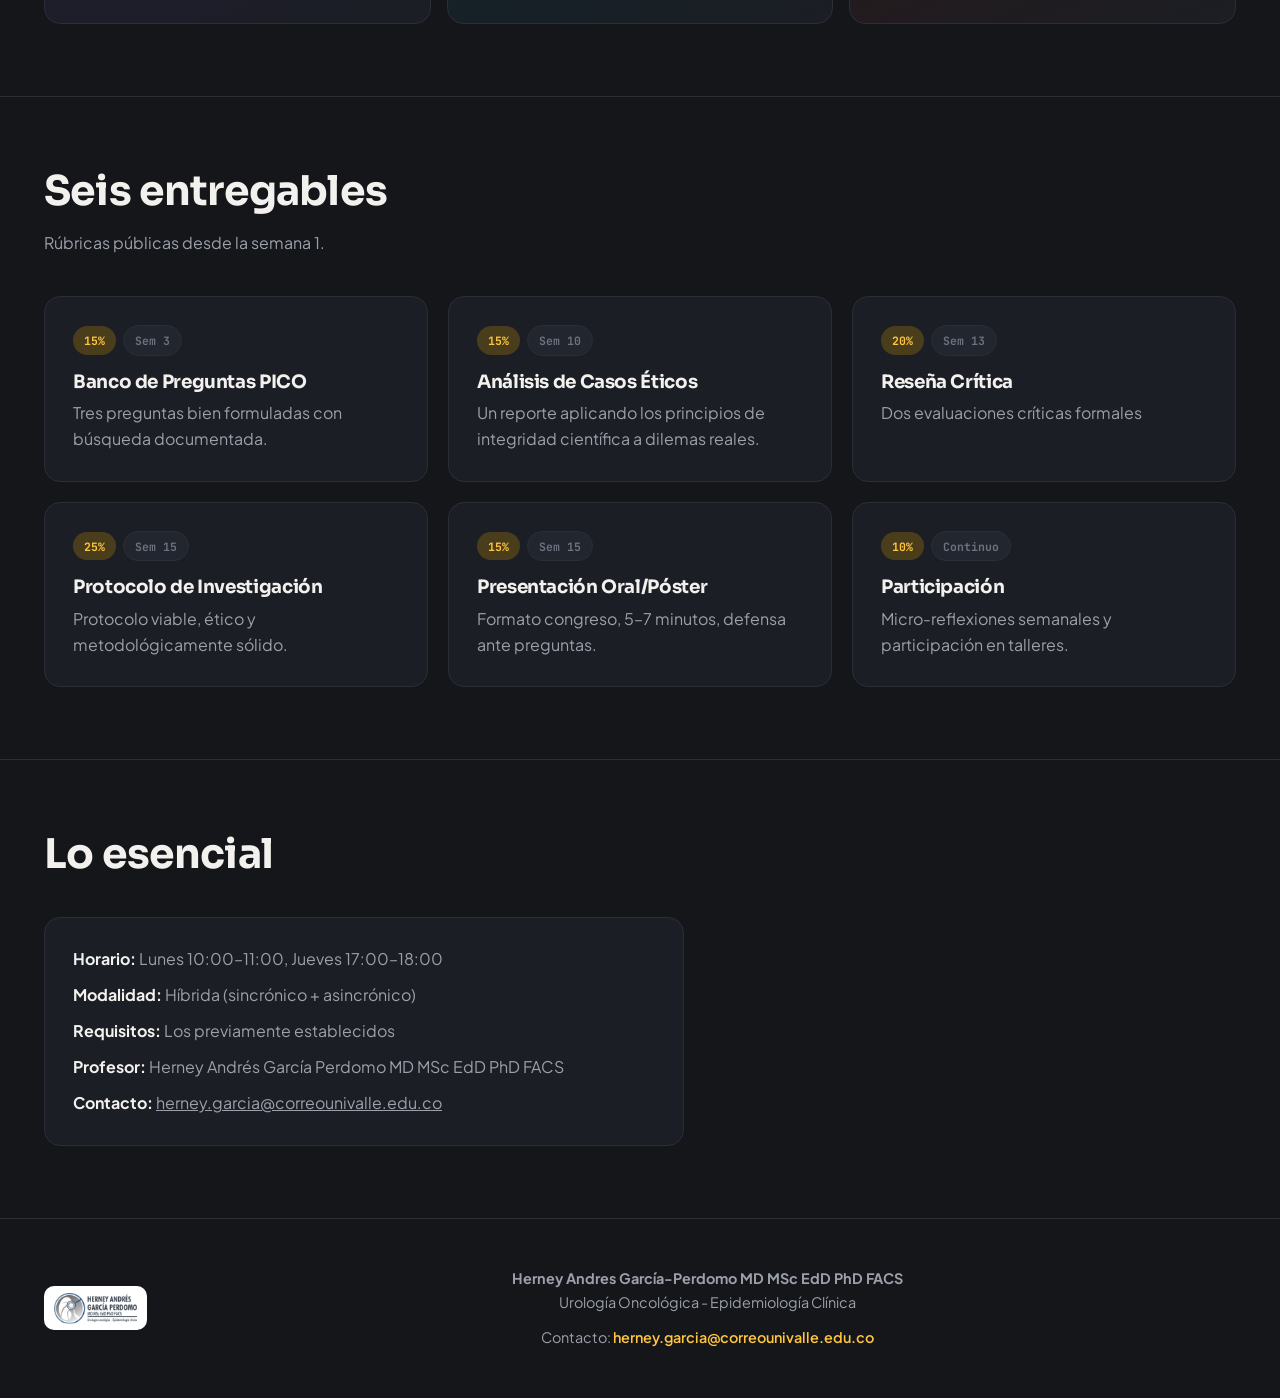
==== commit b1c09628: "Align all docs with site HTML: update session readings/links, deliverable counts, rubric criteria, a" ====
--- a/index.html
+++ b/index.html
@@ -142,18 +142,18 @@
                 <div class="card">
                     <span class="tag-pill tag-weight">15%</span><span class="tag-pill tag-week">Sem 3</span>
                     <h3 class="h-card" style="margin-top:1rem;">Banco de Preguntas PICO</h3>
-                    <p style="margin-top:0.5rem;">≥3 preguntas bien formuladas con búsqueda documentada.</p>
+                    <p style="margin-top:0.5rem;">Tres preguntas bien formuladas con búsqueda documentada.</p>
                 </div>
                 <div class="card">
                     <span class="tag-pill tag-weight">15%</span><span class="tag-pill tag-week">Sem 10</span>
                     <h3 class="h-card" style="margin-top:1rem;">Análisis de Casos Éticos</h3>
-                    <p style="margin-top:0.5rem;">≥2 reportes aplicando los principios de integridad científica a
+                    <p style="margin-top:0.5rem;">Un reporte aplicando los principios de integridad científica a
                         dilemas reales.</p>
                 </div>
                 <div class="card">
                     <span class="tag-pill tag-weight">20%</span><span class="tag-pill tag-week">Sem 13</span>
                     <h3 class="h-card" style="margin-top:1rem;">Reseña Crítica</h3>
-                    <p style="margin-top:0.5rem;">3 evaluaciones críticas formales</p>
+                    <p style="margin-top:0.5rem;">Dos evaluaciones críticas formales</p>
                 </div>
                 <div class="card">
                     <span class="tag-pill tag-weight">25%</span><span class="tag-pill tag-week">Sem 15</span>
